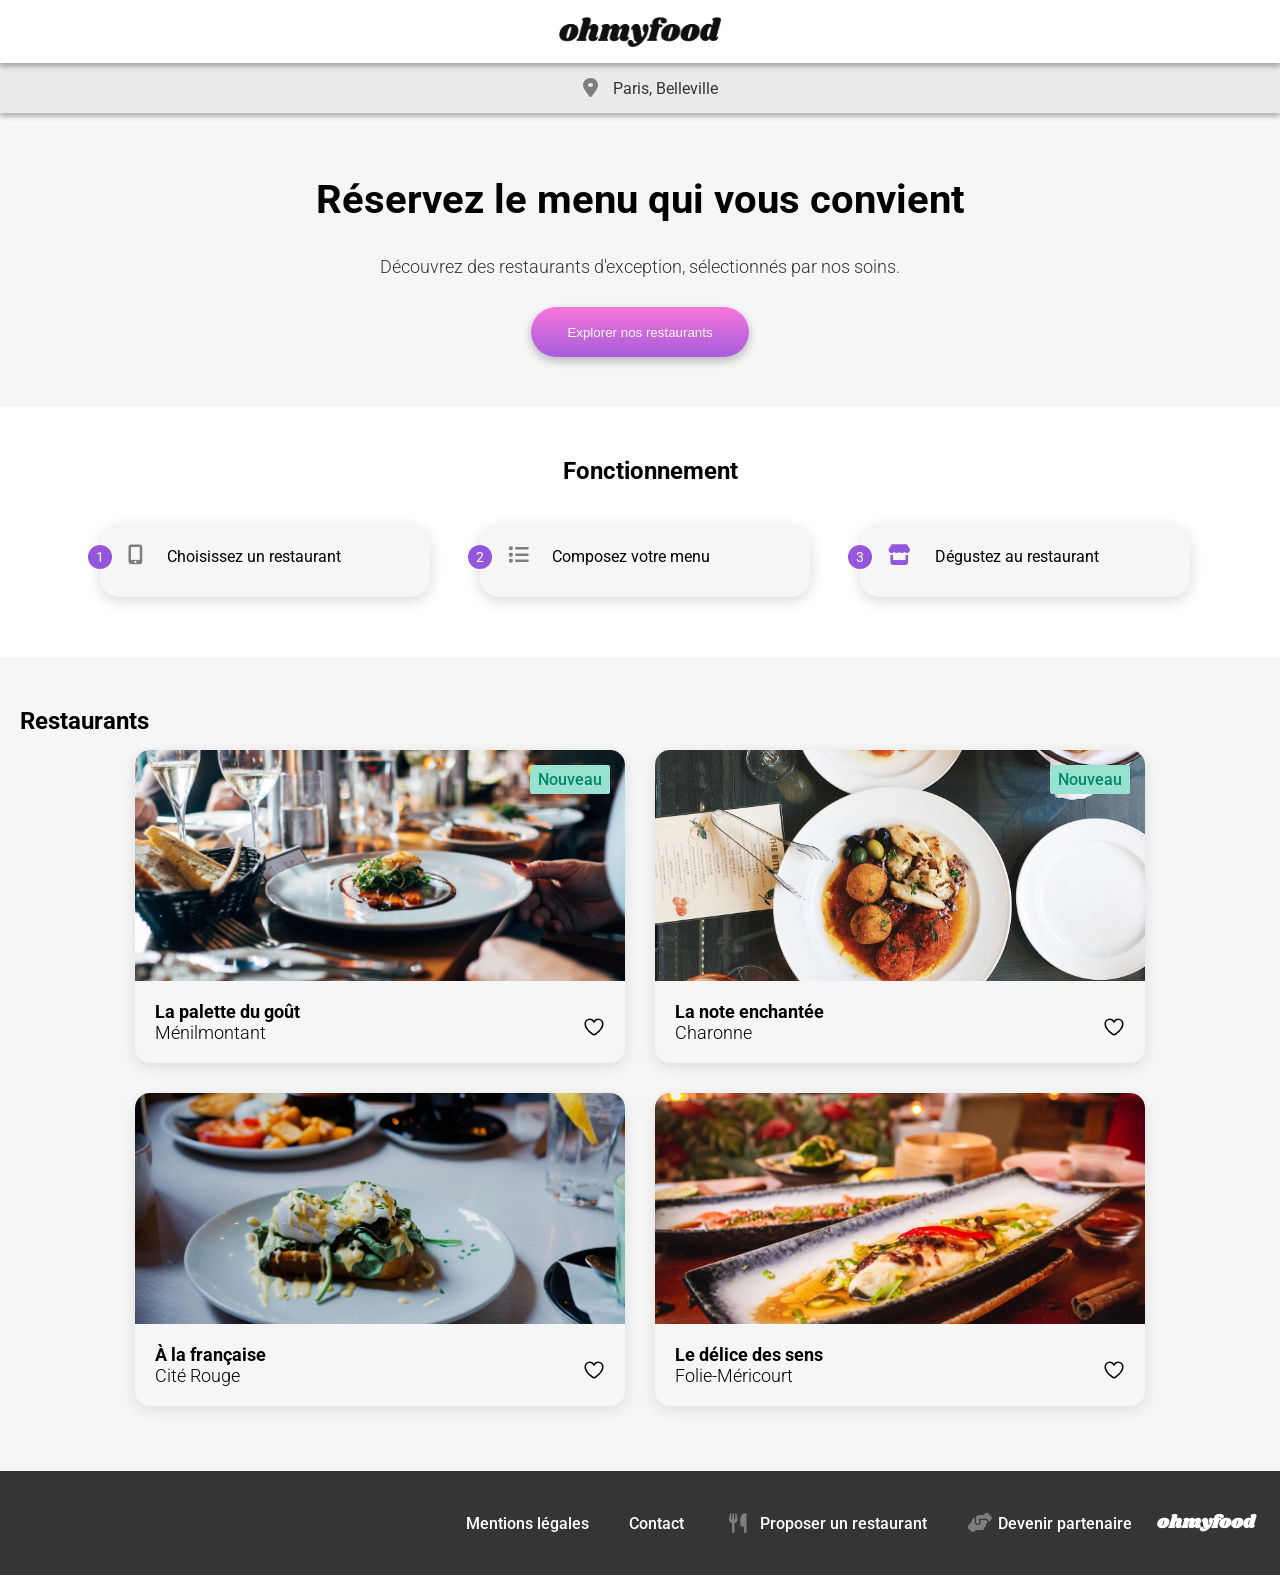
==== index.html @ 45d4744a "desktop almost done" ====
<!DOCTYPE html>
<html lang="fr">
  <head>
    <meta charset="UTF-8" />
    <meta name="viewport" content="width=device-width, initial-scale=1.0" />
    <meta name="description" content="Commandez votre repas gastronomique en ligne." />
    <title>Oh My Food</title>
    <link rel="stylesheet" href="css/main.css" />
    <link rel="stylesheet" href="https://cdnjs.cloudflare.com/ajax/libs/font-awesome/6.6.0/css/all.min.css"/>

  </head>

  <body>
    <header>
      <div class="logo"><img src="/assets/images/logo/ohmyfood.png" alt="Logo Oh My Food" /></div>
      <div class="localisation"> <i class="fa-solid fa-location-dot"></i>Paris, Belleville</div>
    </header>

    <main>
      <section class="intro-section">
        <h1>Réservez le menu qui vous convient</h1>
        <p>Découvrez des restaurants d'exception, sélectionnés par nos soins.</p>
        <button>Explorer nos restaurants</button>
      </section>

      <section class="operation-section">
        <h2>Fonctionnement</h2>
        <div class="operation_cards-container">
          <div class="operation_cards">
            <span class="operation-num">1</span>
            <i class="fa-solid fa-mobile-screen-button"></i>
            Choisissez un restaurant
          </div>
          <div class="operation_cards">
            <span class="operation-num">2</span>
            <i class="fa-solid fa-list"></i>
            Composez votre menu
          </div>
          <div class="operation_cards">
            <span class="operation-num">3</span>
            <i class="fa-solid fa-store i-primary"></i>
            Dégustez au restaurant
          </div>
        </div>
      </section>

      <section class="restaurants-section">
        <h2>Restaurants</h2>
        <div class="restaurants_cards-1">
          <div class="restaurants_cards">
            <img src="/assets/images/restaurants/la-palette-du-goût.jpg" alt="La Palette du goût" />
            <h3>La palette du goût</h3>
            <span class="new-restaurant">Nouveau</span>
            <p>Ménilmontant</p>
            <svg xmlns="http://www.w3.org/2000/svg" viewBox="0 0 640 640"><path d="M305 151.1L320 171.8L335 151.1C360 116.5 400.2 96 442.9 96C516.4 96 576 155.6 576 229.1L576 231.7C576 343.9 436.1 474.2 363.1 529.9C350.7 539.3 335.5 544 320 544C304.5 544 289.2 539.4 276.9 529.9C203.9 474.2 64 343.9 64 231.7L64 229.1C64 155.6 123.6 96 197.1 96C239.8 96 280 116.5 305 151.1z"/></svg>
          </div>
          <div class="restaurants_cards">
            <img src="/assets/images/restaurants/la-note-enchantée.jpg" alt="La Note enchantée" />
            <h3>La note enchantée</h3>
            <span class="new-restaurant">Nouveau</span>
            <p>Charonne</p>
            <svg xmlns="http://www.w3.org/2000/svg" viewBox="0 0 640 640"><path d="M305 151.1L320 171.8L335 151.1C360 116.5 400.2 96 442.9 96C516.4 96 576 155.6 576 229.1L576 231.7C576 343.9 436.1 474.2 363.1 529.9C350.7 539.3 335.5 544 320 544C304.5 544 289.2 539.4 276.9 529.9C203.9 474.2 64 343.9 64 231.7L64 229.1C64 155.6 123.6 96 197.1 96C239.8 96 280 116.5 305 151.1z"/></svg>
          </div>
        </div>
        <div class="restaurants_cards-2">
          <div class="restaurants_cards">
            <img src="/assets/images/restaurants/à-la-française.jpg" alt="À la française" />
            <h3>À la française</h3>
            <p>Cité Rouge</p>
            <svg xmlns="http://www.w3.org/2000/svg" viewBox="0 0 640 640"><path d="M305 151.1L320 171.8L335 151.1C360 116.5 400.2 96 442.9 96C516.4 96 576 155.6 576 229.1L576 231.7C576 343.9 436.1 474.2 363.1 529.9C350.7 539.3 335.5 544 320 544C304.5 544 289.2 539.4 276.9 529.9C203.9 474.2 64 343.9 64 231.7L64 229.1C64 155.6 123.6 96 197.1 96C239.8 96 280 116.5 305 151.1z"/></svg>
          </div>
          <div class="restaurants_cards">
            <img src="/assets/images/restaurants/le-délice-des-sens.jpg" alt="Le délice des sens" />
            <h3>Le délice des sens</h3>
            <p>Folie-Méricourt</p>
            <svg xmlns="http://www.w3.org/2000/svg" viewBox="0 0 640 640"><path d="M305 151.1L320 171.8L335 151.1C360 116.5 400.2 96 442.9 96C516.4 96 576 155.6 576 229.1L576 231.7C576 343.9 436.1 474.2 363.1 529.9C350.7 539.3 335.5 544 320 544C304.5 544 289.2 539.4 276.9 529.9C203.9 474.2 64 343.9 64 231.7L64 229.1C64 155.6 123.6 96 197.1 96C239.8 96 280 116.5 305 151.1z"/></svg>
          </div>
        </div>
      </section>
    </main>

    <footer>
      <h2>ohmyfood</h2>
      <div class="footer-logo">
        <a href="#">
          <i class="fa-solid fa-utensils"></i>
          Proposer un restaurant
        </a>
        <a href="#">
          <i class="fa-solid fa-handshake-angle"></i>
          Devenir partenaire
        </a>
      </div>
      <div class="social-media">
        <a href="#">Mentions légales</a>
        <a href="#">Contact</a>
      </div>
    </footer>

  </body>

</html>
---- css/main.css ----
@import url("https://fonts.googleapis.com/css2?family=Roboto:ital,wght@0,100..900;1,100..900&family=Shrikhand&display=swap");
body {
  font-family: "Roboto", sans-serif;
  font-size: 16px;
  margin: 0;
  padding: 0;
}

h1 {
  font-family: "Roboto", sans-serif;
  font-size: 24px;
}

h2 {
  font-family: "Roboto", sans-serif;
  font-size: 18px;
  margin: 0;
  padding: 0;
}

h3 {
  font-size: 1.5rem;
  margin: 0;
  padding: 0;
}

p {
  margin: 0;
  padding: 0;
}

header {
  display: flex;
  flex-direction: column;
  align-items: center;
  height: 113px;
  background-color: white;
}

.logo {
  height: 63px;
  width: 100%;
  display: flex;
  align-items: center;
  justify-content: center;
  box-shadow: 0px 4px 4px 0px rgba(0, 0, 0, 0.2509803922);
  z-index: 1;
}

.logo img {
  width: 162px;
  height: 30px;
  margin: 14px;
}

.localisation {
  display: flex;
  align-items: center;
  justify-content: center;
  width: 100%;
  height: 50px;
  font-size: 16px;
  color: #353535;
  background-color: #EAEAEA;
  box-shadow: 0px 4px 4px 0px rgba(0, 0, 0, 0.2509803922);
}

.localisation p {
  font-weight: 500;
}

.localisation i {
  margin-right: 15px;
}

footer {
  background-color: #353535;
  color: white;
  padding: 22px 25px;
  display: flex;
  flex-direction: column;
  gap: 10px;
}
footer a {
  display: flex;
  align-items: center;
  justify-content: flex-start;
  text-decoration: none;
  color: white;
  font-weight: 500;
  cursor: pointer;
  gap: 0;
}
footer h2 {
  font-family: "Shrikhand", cursive;
  font-size: 18px;
  margin: 0;
  margin-bottom: 14px;
}
footer a i {
  margin-right: 20px;
  width: 11px;
  text-align: center;
}

.footer-logo, .social-media {
  margin: 0;
  padding: 0;
  display: flex;
  flex-direction: column;
}

@media screen and (min-width: 1024px) {
  footer {
    display: flex;
    flex-direction: row-reverse;
    gap: 25px;
  }
  footer h2 {
    margin: 0;
    align-self: center;
  }
  .footer-logo {
    flex-direction: row;
    align-items: center;
    gap: 20px;
  }
  .social-media {
    flex-direction: row;
    align-items: center;
    gap: 40px;
  }
}
.restaurants_cards {
  display: flex;
  flex-direction: column;
  border-radius: 15px;
  box-shadow: 0px 4px 15px 0px rgba(0, 0, 0, 0.1);
  margin: 10px 15px;
  position: relative;
}
.restaurants_cards img {
  width: 100%;
  height: 231px;
  border-top-left-radius: 15px;
  border-top-right-radius: 15px;
  object-fit: cover;
}
.restaurants_cards h3 {
  font-weight: 700;
  margin: 20px 0 0 20px;
  font-size: 18px;
}
.restaurants_cards p {
  font-weight: 300;
  margin: 0 0 20px 20px;
  font-size: 18px;
}

.new-restaurant {
  position: absolute;
  z-index: 1;
  width: 80px;
  height: 29px;
  font-weight: 500;
  background-color: #99E2D0;
  color: #008766;
  top: 15px;
  right: 15px;
  display: flex;
  align-items: center;
  justify-content: center;
  border-radius: 2px;
}

.restaurants_cards svg {
  position: absolute;
  bottom: 25px;
  right: 20px;
  width: 22px;
  cursor: pointer;
  fill: transparent;
  stroke: black;
  stroke-width: 45;
  transition: all 0.3s ease;
}
.restaurants_cards svg:hover {
  animation: color-change-2x 2s reverse forwards;
}

@keyframes color-change-2x {
  0% {
    fill: #19dcea;
    stroke: #19dcea;
  }
  100% {
    fill: #b22cff;
    stroke: #b22cff;
  }
}
@media screen and (min-width: 1024px) {
  .restaurants_cards {
    width: 490px;
    margin: 15px;
  }
  .restaurants_cards-1, .restaurants_cards-2 {
    display: flex;
    justify-content: center;
  }
}
button {
  box-shadow: 0px 4px 10px 0px rgba(0, 0, 0, 0.2509803922);
  border: none;
  border-radius: 25px;
  width: 218px;
  height: 50px;
  background: linear-gradient(180deg, #FF79DA -11.44%, #9356DC 123.93%);
  color: white;
  font-weight: 500;
  margin-top: 30px;
  cursor: pointer;
  transition: all 0.3s ease;
}
button:hover {
  background: linear-gradient(180deg, #ff8ee3 -10%, #a56af5 120%);
  box-shadow: 0px 4px 15px 0px rgba(0, 0, 0, 0.3490196078);
}

.operation_cards {
  box-shadow: 0px 4px 15px 0px rgba(0, 0, 0, 0.1490196078);
  border-radius: 20px;
  width: 322px;
  height: 72px;
  margin: 10px 20px 10px 30px;
  background-color: #F6F6F6;
  padding-left: 8px;
  position: relative;
}
.operation_cards h2 {
  font-weight: 500;
}

.fa-solid {
  font-size: 20px;
  color: #7E7E7E;
  margin: 20px;
}

.i-primary {
  color: #9356DC;
}

.operation-num {
  position: absolute;
  font-size: 14px;
  color: white;
  background-color: #9356DC;
  border-radius: 50%;
  width: 24px;
  height: 24px;
  text-align: center;
  line-height: 24px;
  top: 20px;
  left: -12px;
}

@media screen and (min-width: 1024px) {
  .operation_cards-container {
    display: flex;
    justify-content: center;
  }
  .operation-section h2 {
    display: flex;
    justify-content: flex-start;
  }
}
.intro-section {
  display: flex;
  flex-direction: column;
  align-items: center;
  justify-content: center;
  text-align: center;
  background-color: #F6F6F6;
  padding: 30px 20px 50px 20px;
}

.intro-section p {
  font-weight: 300;
  font-size: 18px;
  color: #353535;
}

.operation-section {
  display: flex;
  flex-direction: column;
  margin-bottom: 50px;
}

.operation-section h2 {
  text-align: left;
  margin: 50px 0 30px 20px;
  font-size: 24px;
}

.restaurants-section {
  display: flex;
  flex-direction: column;
  background-color: #F6F6F6;
  padding-bottom: 50px;
}

.restaurants-section h2 {
  text-align: left;
  margin: 50px 0 0 20px;
  font-size: 24px;
}

@media screen and (min-width: 1024px) {
  .intro-section h1 {
    font-size: 40px;
  }
  .operation-section h2 {
    display: flex;
    justify-content: center;
  }
  .operation_cards_container {
    display: flex;
    flex-wrap: wrap;
    justify-content: center;
    align-items: center;
  }
  .restaurants-section h2 {
    display: flex;
  }
  .restaurants-section .restaurants_cards_container {
    display: flex;
    flex-direction: row;
  }
}

/*# sourceMappingURL=main.css.map */
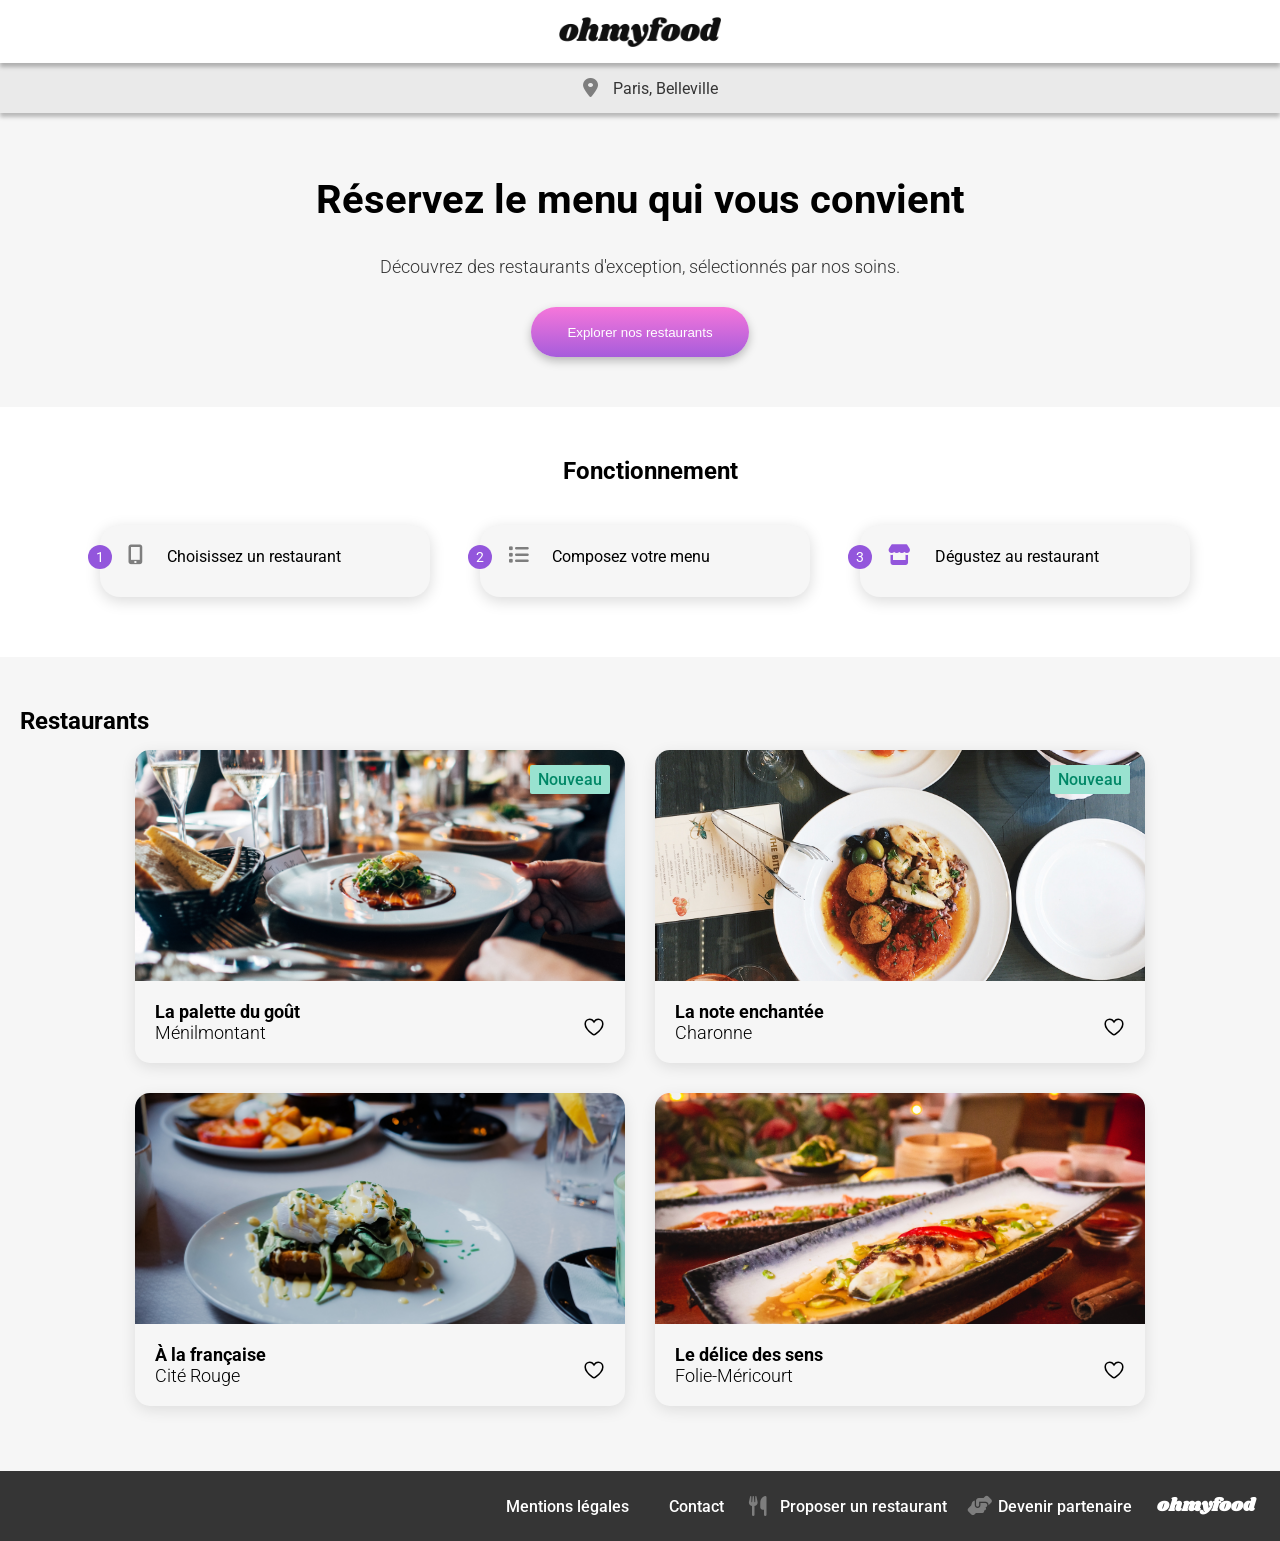
==== commit 204037b7: "new pages html" ====
--- a/index.html
+++ b/index.html
@@ -49,14 +49,14 @@
         <div class="restaurants_cards-1">
           <div class="restaurants_cards">
             <img src="/assets/images/restaurants/la-palette-du-goût.jpg" alt="La Palette du goût" />
-            <h3>La palette du goût</h3>
+            <h3><a href="la-palette-du-gout.html">La palette du goût</a></h3>
             <span class="new-restaurant">Nouveau</span>
             <p>Ménilmontant</p>
             <svg xmlns="http://www.w3.org/2000/svg" viewBox="0 0 640 640"><path d="M305 151.1L320 171.8L335 151.1C360 116.5 400.2 96 442.9 96C516.4 96 576 155.6 576 229.1L576 231.7C576 343.9 436.1 474.2 363.1 529.9C350.7 539.3 335.5 544 320 544C304.5 544 289.2 539.4 276.9 529.9C203.9 474.2 64 343.9 64 231.7L64 229.1C64 155.6 123.6 96 197.1 96C239.8 96 280 116.5 305 151.1z"/></svg>
           </div>
           <div class="restaurants_cards">
             <img src="/assets/images/restaurants/la-note-enchantée.jpg" alt="La Note enchantée" />
-            <h3>La note enchantée</h3>
+            <h3><a href="la-note-enchantee.html">La note enchantée</a></h3>
             <span class="new-restaurant">Nouveau</span>
             <p>Charonne</p>
             <svg xmlns="http://www.w3.org/2000/svg" viewBox="0 0 640 640"><path d="M305 151.1L320 171.8L335 151.1C360 116.5 400.2 96 442.9 96C516.4 96 576 155.6 576 229.1L576 231.7C576 343.9 436.1 474.2 363.1 529.9C350.7 539.3 335.5 544 320 544C304.5 544 289.2 539.4 276.9 529.9C203.9 474.2 64 343.9 64 231.7L64 229.1C64 155.6 123.6 96 197.1 96C239.8 96 280 116.5 305 151.1z"/></svg>
@@ -65,13 +65,13 @@
         <div class="restaurants_cards-2">
           <div class="restaurants_cards">
             <img src="/assets/images/restaurants/à-la-française.jpg" alt="À la française" />
-            <h3>À la française</h3>
+            <h3><a href="a-la-francaise.html">À la française</a></h3>
             <p>Cité Rouge</p>
             <svg xmlns="http://www.w3.org/2000/svg" viewBox="0 0 640 640"><path d="M305 151.1L320 171.8L335 151.1C360 116.5 400.2 96 442.9 96C516.4 96 576 155.6 576 229.1L576 231.7C576 343.9 436.1 474.2 363.1 529.9C350.7 539.3 335.5 544 320 544C304.5 544 289.2 539.4 276.9 529.9C203.9 474.2 64 343.9 64 231.7L64 229.1C64 155.6 123.6 96 197.1 96C239.8 96 280 116.5 305 151.1z"/></svg>
           </div>
           <div class="restaurants_cards">
             <img src="/assets/images/restaurants/le-délice-des-sens.jpg" alt="Le délice des sens" />
-            <h3>Le délice des sens</h3>
+            <h3><a href="le-delice-des-sens.html">Le délice des sens</a></h3>
             <p>Folie-Méricourt</p>
             <svg xmlns="http://www.w3.org/2000/svg" viewBox="0 0 640 640"><path d="M305 151.1L320 171.8L335 151.1C360 116.5 400.2 96 442.9 96C516.4 96 576 155.6 576 229.1L576 231.7C576 343.9 436.1 474.2 363.1 529.9C350.7 539.3 335.5 544 320 544C304.5 544 289.2 539.4 276.9 529.9C203.9 474.2 64 343.9 64 231.7L64 229.1C64 155.6 123.6 96 197.1 96C239.8 96 280 116.5 305 151.1z"/></svg>
           </div>
--- a/css/main.css
+++ b/css/main.css
@@ -73,6 +73,14 @@
   margin-right: 15px;
 }
 
+.back-button {
+  position: absolute;
+  left: 20px;
+  font-size: 24px;
+  color: #353535;
+  cursor: pointer;
+}
+
 footer {
   background-color: #353535;
   color: white;
@@ -98,7 +106,7 @@
   margin-bottom: 14px;
 }
 footer a i {
-  margin-right: 20px;
+  margin: 0 20px 0 0 !important;
   width: 11px;
   text-align: center;
 }
@@ -150,6 +158,10 @@
   font-weight: 700;
   margin: 20px 0 0 20px;
   font-size: 18px;
+}
+.restaurants_cards h3 a {
+  text-decoration: none;
+  color: black;
 }
 .restaurants_cards p {
   font-weight: 300;
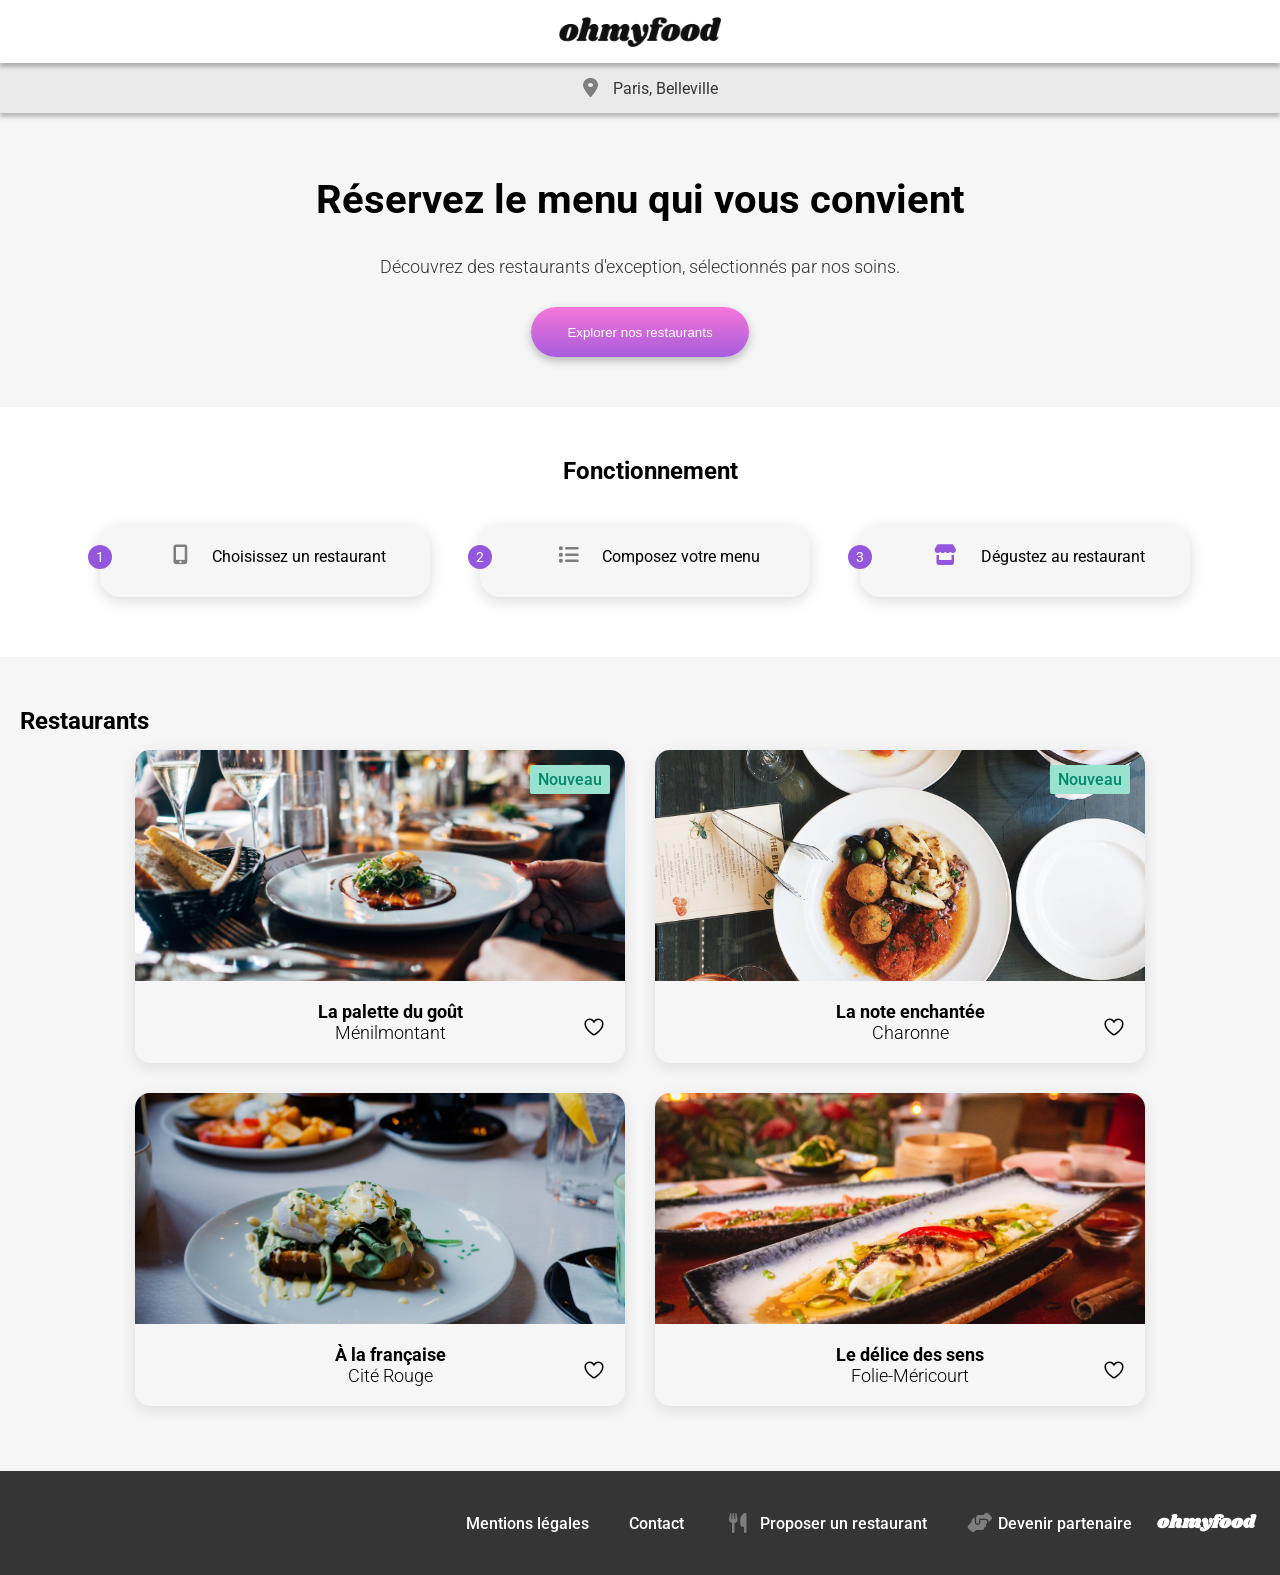
==== commit 227c68ec: "loader ok" ====
--- a/index.html
+++ b/index.html
@@ -11,6 +11,14 @@
   </head>
 
   <body>
+    <section class="loader">
+      <span class="loader-box">
+        <span class="loader-inner"></span>
+      </span>
+    </section>
+
+    <div class="main-content">
+
     <header>
       <div class="logo"><img src="/assets/images/logo/ohmyfood.png" alt="Logo Oh My Food" /></div>
       <div class="localisation"> <i class="fa-solid fa-location-dot"></i>Paris, Belleville</div>
@@ -49,14 +57,14 @@
         <div class="restaurants_cards-1">
           <div class="restaurants_cards">
             <img src="/assets/images/restaurants/la-palette-du-goût.jpg" alt="La Palette du goût" />
-            <h3><a href="la-palette-du-gout.html">La palette du goût</a></h3>
+            <h3>La palette du goût</h3>
             <span class="new-restaurant">Nouveau</span>
             <p>Ménilmontant</p>
             <svg xmlns="http://www.w3.org/2000/svg" viewBox="0 0 640 640"><path d="M305 151.1L320 171.8L335 151.1C360 116.5 400.2 96 442.9 96C516.4 96 576 155.6 576 229.1L576 231.7C576 343.9 436.1 474.2 363.1 529.9C350.7 539.3 335.5 544 320 544C304.5 544 289.2 539.4 276.9 529.9C203.9 474.2 64 343.9 64 231.7L64 229.1C64 155.6 123.6 96 197.1 96C239.8 96 280 116.5 305 151.1z"/></svg>
           </div>
           <div class="restaurants_cards">
             <img src="/assets/images/restaurants/la-note-enchantée.jpg" alt="La Note enchantée" />
-            <h3><a href="la-note-enchantee.html">La note enchantée</a></h3>
+            <h3>La note enchantée</h3>
             <span class="new-restaurant">Nouveau</span>
             <p>Charonne</p>
             <svg xmlns="http://www.w3.org/2000/svg" viewBox="0 0 640 640"><path d="M305 151.1L320 171.8L335 151.1C360 116.5 400.2 96 442.9 96C516.4 96 576 155.6 576 229.1L576 231.7C576 343.9 436.1 474.2 363.1 529.9C350.7 539.3 335.5 544 320 544C304.5 544 289.2 539.4 276.9 529.9C203.9 474.2 64 343.9 64 231.7L64 229.1C64 155.6 123.6 96 197.1 96C239.8 96 280 116.5 305 151.1z"/></svg>
@@ -65,13 +73,13 @@
         <div class="restaurants_cards-2">
           <div class="restaurants_cards">
             <img src="/assets/images/restaurants/à-la-française.jpg" alt="À la française" />
-            <h3><a href="a-la-francaise.html">À la française</a></h3>
+            <h3>À la française</h3>
             <p>Cité Rouge</p>
             <svg xmlns="http://www.w3.org/2000/svg" viewBox="0 0 640 640"><path d="M305 151.1L320 171.8L335 151.1C360 116.5 400.2 96 442.9 96C516.4 96 576 155.6 576 229.1L576 231.7C576 343.9 436.1 474.2 363.1 529.9C350.7 539.3 335.5 544 320 544C304.5 544 289.2 539.4 276.9 529.9C203.9 474.2 64 343.9 64 231.7L64 229.1C64 155.6 123.6 96 197.1 96C239.8 96 280 116.5 305 151.1z"/></svg>
           </div>
           <div class="restaurants_cards">
             <img src="/assets/images/restaurants/le-délice-des-sens.jpg" alt="Le délice des sens" />
-            <h3><a href="le-delice-des-sens.html">Le délice des sens</a></h3>
+            <h3>Le délice des sens</h3>
             <p>Folie-Méricourt</p>
             <svg xmlns="http://www.w3.org/2000/svg" viewBox="0 0 640 640"><path d="M305 151.1L320 171.8L335 151.1C360 116.5 400.2 96 442.9 96C516.4 96 576 155.6 576 229.1L576 231.7C576 343.9 436.1 474.2 363.1 529.9C350.7 539.3 335.5 544 320 544C304.5 544 289.2 539.4 276.9 529.9C203.9 474.2 64 343.9 64 231.7L64 229.1C64 155.6 123.6 96 197.1 96C239.8 96 280 116.5 305 151.1z"/></svg>
           </div>
@@ -97,6 +105,7 @@
       </div>
     </footer>
 
+    </div>
   </body>
 
 </html>
--- a/css/main.css
+++ b/css/main.css
@@ -73,14 +73,6 @@
   margin-right: 15px;
 }
 
-.back-button {
-  position: absolute;
-  left: 20px;
-  font-size: 24px;
-  color: #353535;
-  cursor: pointer;
-}
-
 footer {
   background-color: #353535;
   color: white;
@@ -106,7 +98,7 @@
   margin-bottom: 14px;
 }
 footer a i {
-  margin: 0 20px 0 0 !important;
+  margin-right: 20px;
   width: 11px;
   text-align: center;
 }
@@ -158,10 +150,6 @@
   font-weight: 700;
   margin: 20px 0 0 20px;
   font-size: 18px;
-}
-.restaurants_cards h3 a {
-  text-decoration: none;
-  color: black;
 }
 .restaurants_cards p {
   font-weight: 300;
@@ -349,5 +337,114 @@
     flex-direction: row;
   }
 }
+body, html {
+  height: 100%;
+  margin: 0;
+  padding: 0;
+}
+
+body {
+  text-align: center;
+}
+
+.loader-box {
+  display: inline-block;
+  width: 50px;
+  height: 50px;
+  position: relative;
+  border: 4px solid #9356DC;
+  animation: loader 2s infinite ease;
+}
+
+.loader-inner {
+  vertical-align: top;
+  display: inline-block;
+  width: 100%;
+  background-color: #9356DC;
+  animation: loader-inner 2s infinite ease-in;
+}
+
+.main-content {
+  opacity: 0;
+  visibility: hidden;
+  transition: opacity 0.6s ease;
+}
+.main-content.visible {
+  opacity: 1;
+  visibility: visible;
+}
+
+@keyframes loader {
+  0% {
+    transform: rotate(0deg);
+  }
+  25% {
+    transform: rotate(180deg);
+  }
+  50% {
+    transform: rotate(180deg);
+  }
+  75% {
+    transform: rotate(360deg);
+  }
+  100% {
+    transform: rotate(360deg);
+  }
+}
+@keyframes loader-inner {
+  0% {
+    height: 0%;
+  }
+  25% {
+    height: 0%;
+  }
+  50% {
+    height: 100%;
+  }
+  75% {
+    height: 100%;
+  }
+  100% {
+    height: 0%;
+  }
+}
+section.loader {
+  position: fixed;
+  inset: 0;
+  display: flex;
+  justify-content: center;
+  align-items: center;
+  background-color: transparent;
+  z-index: 1000;
+  animation: hideLoader 6s forwards;
+}
+
+@keyframes hideLoader {
+  0% {
+    opacity: 1;
+    visibility: visible;
+  }
+  99% {
+    opacity: 1;
+    visibility: visible;
+  }
+  100% {
+    opacity: 0;
+    visibility: hidden;
+  }
+}
+.main-content {
+  opacity: 0;
+  visibility: hidden;
+  transition: opacity 0.6s ease;
+  animation: showContent 0.6s 6s forwards;
+}
+
+@keyframes showContent {
+  to {
+    opacity: 1;
+    visibility: visible;
+  }
+}
 
 /*# sourceMappingURL=main.css.map */
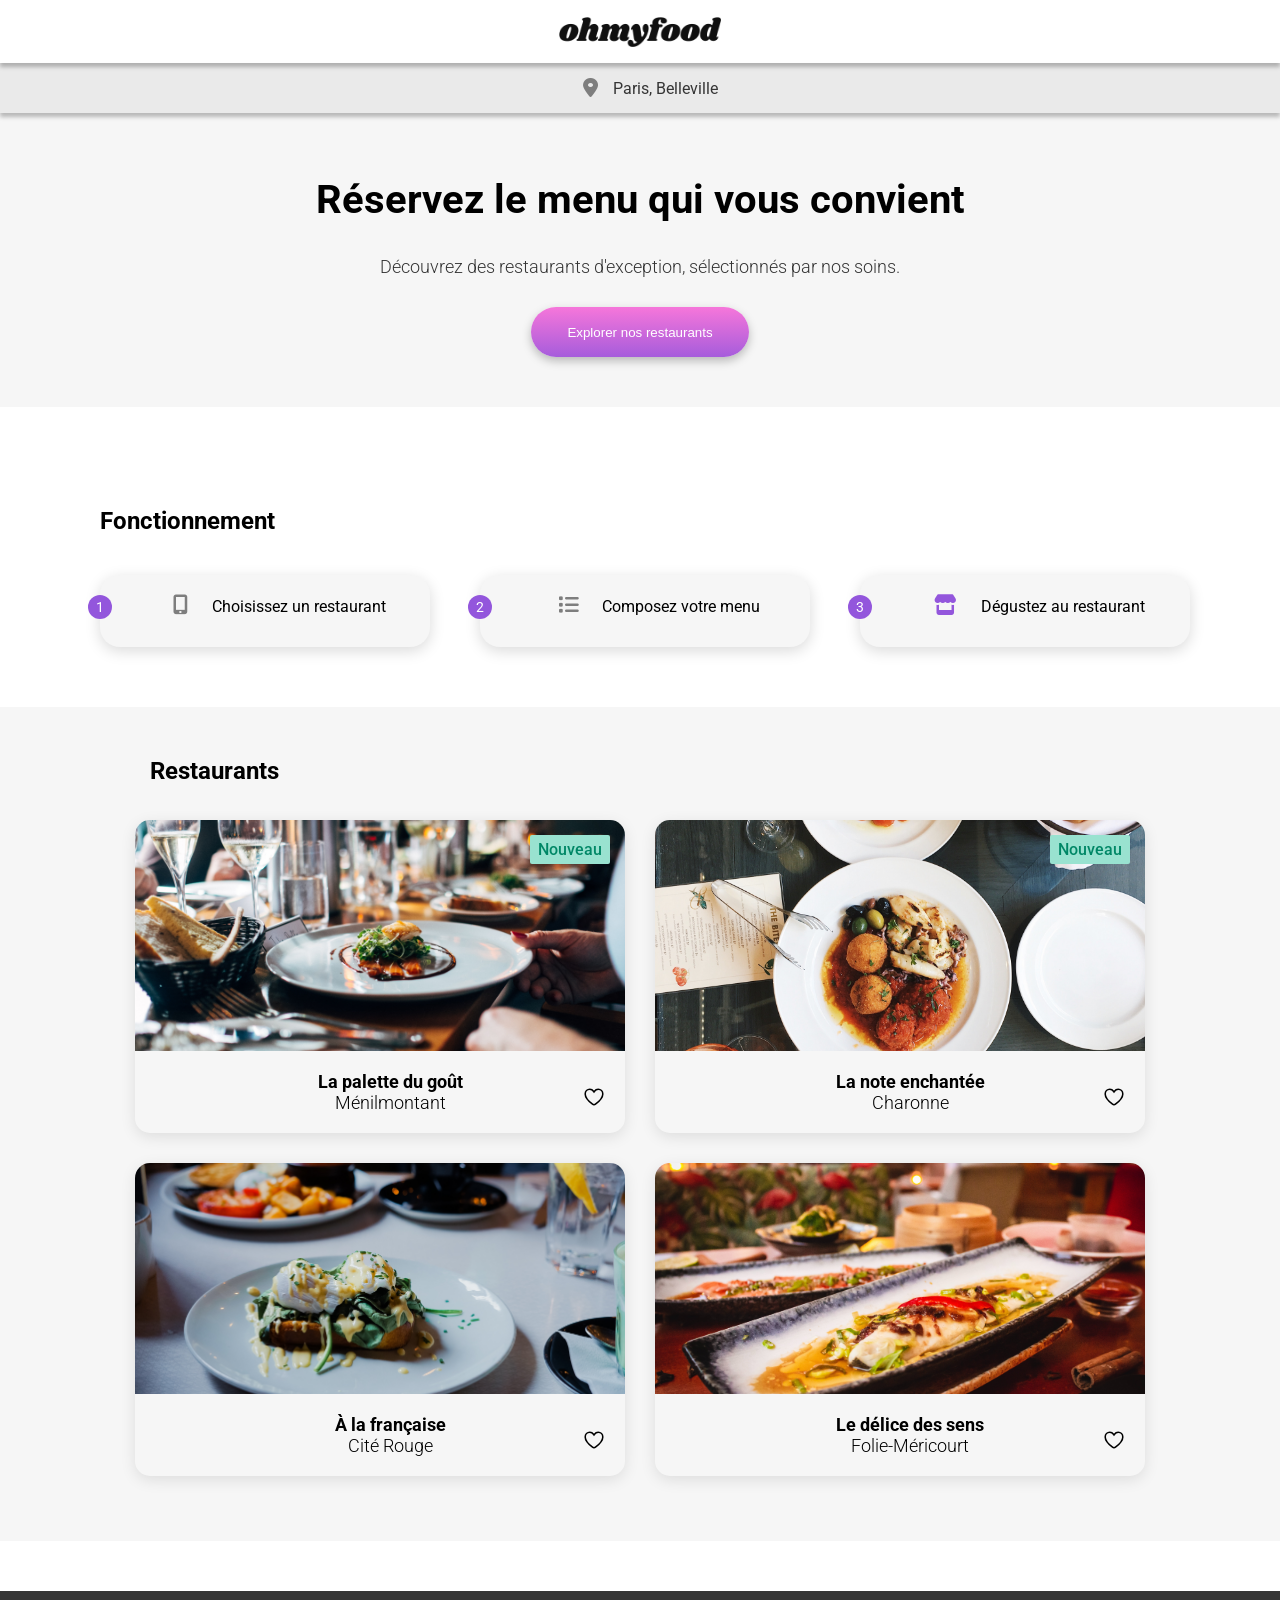
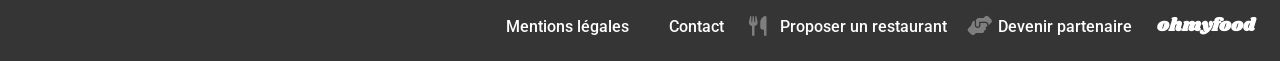
==== commit f2500a73: "Merge branch 'main' into page-unique-html" ====
--- a/index.html
+++ b/index.html
@@ -57,14 +57,14 @@
         <div class="restaurants_cards-1">
           <div class="restaurants_cards">
             <img src="/assets/images/restaurants/la-palette-du-goût.jpg" alt="La Palette du goût" />
-            <h3>La palette du goût</h3>
+            <h3><a href="la-palette-du-gout.html">La palette du goût</a></h3>
             <span class="new-restaurant">Nouveau</span>
             <p>Ménilmontant</p>
             <svg xmlns="http://www.w3.org/2000/svg" viewBox="0 0 640 640"><path d="M305 151.1L320 171.8L335 151.1C360 116.5 400.2 96 442.9 96C516.4 96 576 155.6 576 229.1L576 231.7C576 343.9 436.1 474.2 363.1 529.9C350.7 539.3 335.5 544 320 544C304.5 544 289.2 539.4 276.9 529.9C203.9 474.2 64 343.9 64 231.7L64 229.1C64 155.6 123.6 96 197.1 96C239.8 96 280 116.5 305 151.1z"/></svg>
           </div>
           <div class="restaurants_cards">
             <img src="/assets/images/restaurants/la-note-enchantée.jpg" alt="La Note enchantée" />
-            <h3>La note enchantée</h3>
+            <h3><a href="la-note-enchantee.html">La note enchantée</a></h3>
             <span class="new-restaurant">Nouveau</span>
             <p>Charonne</p>
             <svg xmlns="http://www.w3.org/2000/svg" viewBox="0 0 640 640"><path d="M305 151.1L320 171.8L335 151.1C360 116.5 400.2 96 442.9 96C516.4 96 576 155.6 576 229.1L576 231.7C576 343.9 436.1 474.2 363.1 529.9C350.7 539.3 335.5 544 320 544C304.5 544 289.2 539.4 276.9 529.9C203.9 474.2 64 343.9 64 231.7L64 229.1C64 155.6 123.6 96 197.1 96C239.8 96 280 116.5 305 151.1z"/></svg>
@@ -73,13 +73,13 @@
         <div class="restaurants_cards-2">
           <div class="restaurants_cards">
             <img src="/assets/images/restaurants/à-la-française.jpg" alt="À la française" />
-            <h3>À la française</h3>
+            <h3><a href="a-la-francaise.html">À la française</a></h3>
             <p>Cité Rouge</p>
             <svg xmlns="http://www.w3.org/2000/svg" viewBox="0 0 640 640"><path d="M305 151.1L320 171.8L335 151.1C360 116.5 400.2 96 442.9 96C516.4 96 576 155.6 576 229.1L576 231.7C576 343.9 436.1 474.2 363.1 529.9C350.7 539.3 335.5 544 320 544C304.5 544 289.2 539.4 276.9 529.9C203.9 474.2 64 343.9 64 231.7L64 229.1C64 155.6 123.6 96 197.1 96C239.8 96 280 116.5 305 151.1z"/></svg>
           </div>
           <div class="restaurants_cards">
             <img src="/assets/images/restaurants/le-délice-des-sens.jpg" alt="Le délice des sens" />
-            <h3>Le délice des sens</h3>
+            <h3><a href="le-delice-des-sens.html">Le délice des sens</a></h3>
             <p>Folie-Méricourt</p>
             <svg xmlns="http://www.w3.org/2000/svg" viewBox="0 0 640 640"><path d="M305 151.1L320 171.8L335 151.1C360 116.5 400.2 96 442.9 96C516.4 96 576 155.6 576 229.1L576 231.7C576 343.9 436.1 474.2 363.1 529.9C350.7 539.3 335.5 544 320 544C304.5 544 289.2 539.4 276.9 529.9C203.9 474.2 64 343.9 64 231.7L64 229.1C64 155.6 123.6 96 197.1 96C239.8 96 280 116.5 305 151.1z"/></svg>
           </div>
--- a/css/main.css
+++ b/css/main.css
@@ -73,6 +73,14 @@
   margin-right: 15px;
 }
 
+.back-button {
+  position: absolute;
+  left: 20px;
+  font-size: 24px;
+  color: #353535;
+  cursor: pointer;
+}
+
 footer {
   background-color: #353535;
   color: white;
@@ -98,7 +106,7 @@
   margin-bottom: 14px;
 }
 footer a i {
-  margin-right: 20px;
+  margin: 0 20px 0 0 !important;
   width: 11px;
   text-align: center;
 }
@@ -150,6 +158,10 @@
   font-weight: 700;
   margin: 20px 0 0 20px;
   font-size: 18px;
+}
+.restaurants_cards h3 a {
+  text-decoration: none;
+  color: black;
 }
 .restaurants_cards p {
   font-weight: 300;
@@ -311,8 +323,14 @@
 
 .restaurants-section h2 {
   text-align: left;
-  margin: 50px 0 0 20px;
+  margin: 50px 0 20px 20px;
   font-size: 24px;
+}
+
+.operation-section,
+.restaurants-section {
+  max-width: 1400px;
+  margin: 50px auto;
 }
 
 @media screen and (min-width: 1024px) {
@@ -321,7 +339,8 @@
   }
   .operation-section h2 {
     display: flex;
-    justify-content: center;
+    justify-content: flex-start;
+    margin-left: 100px;
   }
   .operation_cards_container {
     display: flex;
@@ -331,6 +350,8 @@
   }
   .restaurants-section h2 {
     display: flex;
+    justify-content: flex-start;
+    margin-left: 150px;
   }
   .restaurants-section .restaurants_cards_container {
     display: flex;
@@ -416,7 +437,7 @@
   align-items: center;
   background-color: transparent;
   z-index: 1000;
-  animation: hideLoader 6s forwards;
+  animation: hideLoader 3s forwards;
 }
 
 @keyframes hideLoader {
@@ -437,7 +458,7 @@
   opacity: 0;
   visibility: hidden;
   transition: opacity 0.6s ease;
-  animation: showContent 0.6s 6s forwards;
+  animation: showContent 0.6s 3s forwards;
 }
 
 @keyframes showContent {
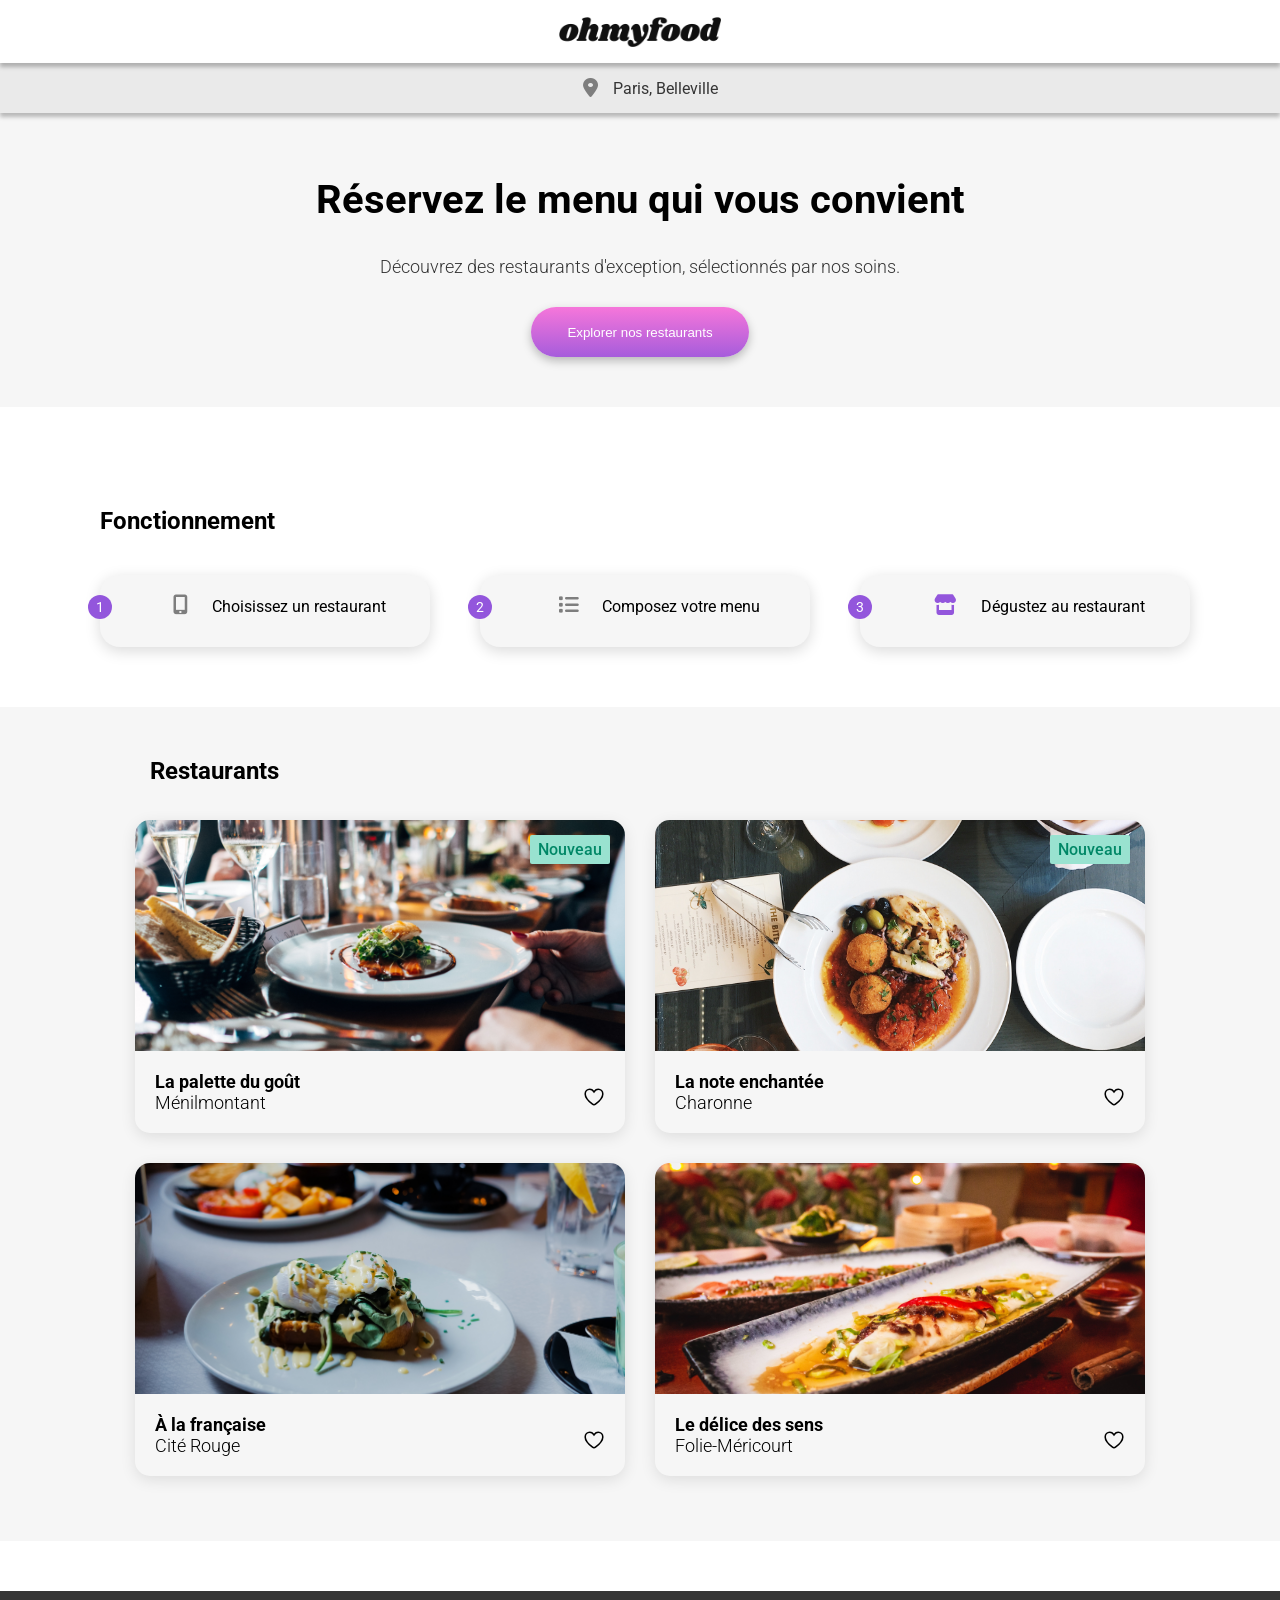
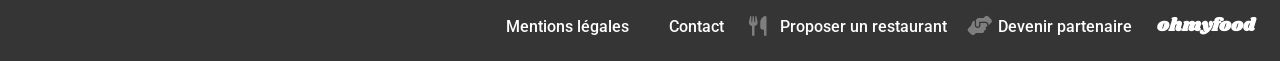
==== commit 9588a273: "fix error" ====
--- a/index.html
+++ b/index.html
@@ -20,8 +20,12 @@
     <div class="main-content">
 
     <header>
-      <div class="logo"><img src="/assets/images/logo/ohmyfood.png" alt="Logo Oh My Food" /></div>
-      <div class="localisation"> <i class="fa-solid fa-location-dot"></i>Paris, Belleville</div>
+      <div class="logo">
+        <img src="/assets/images/logo/ohmyfood.png" alt="Logo Oh My Food" />
+      </div>
+      <div class="localisation">
+        <i class="fa-solid fa-location-dot"></i>Paris, Belleville
+      </div>
     </header>
 
     <main>
--- a/css/main.css
+++ b/css/main.css
@@ -33,7 +33,6 @@
   display: flex;
   flex-direction: column;
   align-items: center;
-  height: 113px;
   background-color: white;
 }
 
@@ -155,6 +154,9 @@
   object-fit: cover;
 }
 .restaurants_cards h3 {
+  display: flex;
+  align-items: center;
+  justify-content: flex-start;
   font-weight: 700;
   margin: 20px 0 0 20px;
   font-size: 18px;
@@ -164,6 +166,9 @@
   color: black;
 }
 .restaurants_cards p {
+  display: flex;
+  align-items: center;
+  justify-content: flex-start;
   font-weight: 300;
   margin: 0 0 20px 20px;
   font-size: 18px;
@@ -358,6 +363,73 @@
     flex-direction: row;
   }
 }
+.main-menu {
+  max-width: 1200px;
+  margin: 0 auto;
+  padding: 0 0 40px 0;
+  background-color: #F6F6F6;
+}
+.main-menu img {
+  width: 100%;
+  position: relative;
+  z-index: 0;
+  display: block;
+}
+.main-menu h2 {
+  font-weight: 300;
+  text-transform: uppercase;
+  display: flex;
+  align-items: center;
+  justify-content: flex-start;
+  padding: 20px 0 0 20px;
+}
+
+hr {
+  border: none;
+  border-top: 3px solid #99E2D0;
+  width: 40px;
+  margin: 5px 0 0 20px;
+}
+
+.restaurant-title {
+  display: flex;
+  align-items: center;
+  justify-content: space-between;
+  gap: 10px;
+  background-color: #F6F6F6;
+  margin-top: -40px;
+  padding: 30px 20px 0 20px;
+  position: relative;
+  z-index: 2;
+  border-top-left-radius: 40px;
+  border-top-right-radius: 40px;
+}
+.restaurant-title h1 {
+  font-family: "Shrikhand", cursive;
+  margin: 0;
+}
+.restaurant-title svg {
+  width: 22px;
+  cursor: pointer;
+  fill: transparent;
+  stroke: black;
+  stroke-width: 45;
+  transition: all 0.3s ease;
+}
+.restaurant-title svg:hover {
+  animation: color-change-2x 2s reverse forwards;
+}
+@keyframes color-change-2x {
+  0% {
+    fill: #19dcea;
+    stroke: #19dcea;
+  }
+  100% {
+    fill: #b22cff;
+    stroke: #b22cff;
+  }
+}
+
 body, html {
   height: 100%;
   margin: 0;
@@ -467,5 +539,134 @@
     visibility: visible;
   }
 }
+.menu_cards {
+  box-shadow: 0px 4px 15px 0px rgba(0, 0, 0, 0.1490196078);
+  border-radius: 20px;
+  height: 72px;
+  margin: 15px;
+  background-color: white;
+  position: relative;
+  display: flex;
+  align-items: center;
+  min-width: 0;
+  overflow: hidden;
+  padding: 0 0 0 15px;
+  opacity: 0;
+  transform: translateY(20px);
+  animation: fadeSlideIn 0.6s ease forwards;
+}
+.menu_cards:hover .menu-info {
+  width: calc(100% - 0px);
+}
+.menu_cards:hover .circle-check {
+  transform: translateX(0);
+}
+.menu_cards:hover .price {
+  margin-right: 70px;
+}
+
+.menu-info {
+  display: flex;
+  align-items: center;
+  width: 100%;
+}
+
+.menu_cards:nth-child(1) {
+  animation-delay: 0.1s;
+}
+
+.menu_cards:nth-child(2) {
+  animation-delay: 0.2s;
+}
+
+.menu_cards:nth-child(3) {
+  animation-delay: 0.3s;
+}
+
+.menu_cards:nth-child(4) {
+  animation-delay: 0.4s;
+}
+
+.menu_cards:nth-child(5) {
+  animation-delay: 0.5s;
+}
+
+.menu_cards:nth-child(6) {
+  animation-delay: 0.6s;
+}
+
+.menu_cards:nth-child(7) {
+  animation-delay: 0.7s;
+}
+
+.menu_cards:nth-child(8) {
+  animation-delay: 0.8s;
+}
+
+.menu_cards:nth-child(9) {
+  animation-delay: 0.9s;
+}
+
+@keyframes fadeSlideIn {
+  from {
+    opacity: 0;
+    transform: translateY(20px);
+  }
+  to {
+    opacity: 1;
+    transform: translateY(0);
+  }
+}
+.menu-text {
+  flex: 1 1 auto;
+  min-width: 0;
+  display: flex;
+  flex-direction: column;
+  align-items: flex-start;
+  padding-right: 12px;
+}
+.menu-text h3 {
+  font-weight: 500;
+  font-size: 18px;
+}
+.menu-text p {
+  font-weight: 300;
+  font-size: 15px;
+}
+.menu-text h3, .menu-text p {
+  white-space: nowrap;
+  overflow: hidden;
+  text-overflow: ellipsis;
+  margin: 0;
+}
+
+.price {
+  flex: 0 0 auto;
+  margin-left: auto;
+  margin-right: 10px;
+  font-weight: 700;
+  font-size: 15px;
+  z-index: 2;
+  transition: margin-right 0.35s ease;
+  white-space: nowrap;
+}
+
+.circle-check {
+  width: 60px;
+  height: 100%;
+  background-color: #99E2D0;
+  display: flex;
+  justify-content: center;
+  align-items: center;
+  transform: translateX(100%);
+  transition: transform 0.4s ease;
+  position: absolute;
+  right: 0;
+  top: 0;
+}
+.circle-check i {
+  color: white;
+  font-size: 20px;
+}
 
 /*# sourceMappingURL=main.css.map */
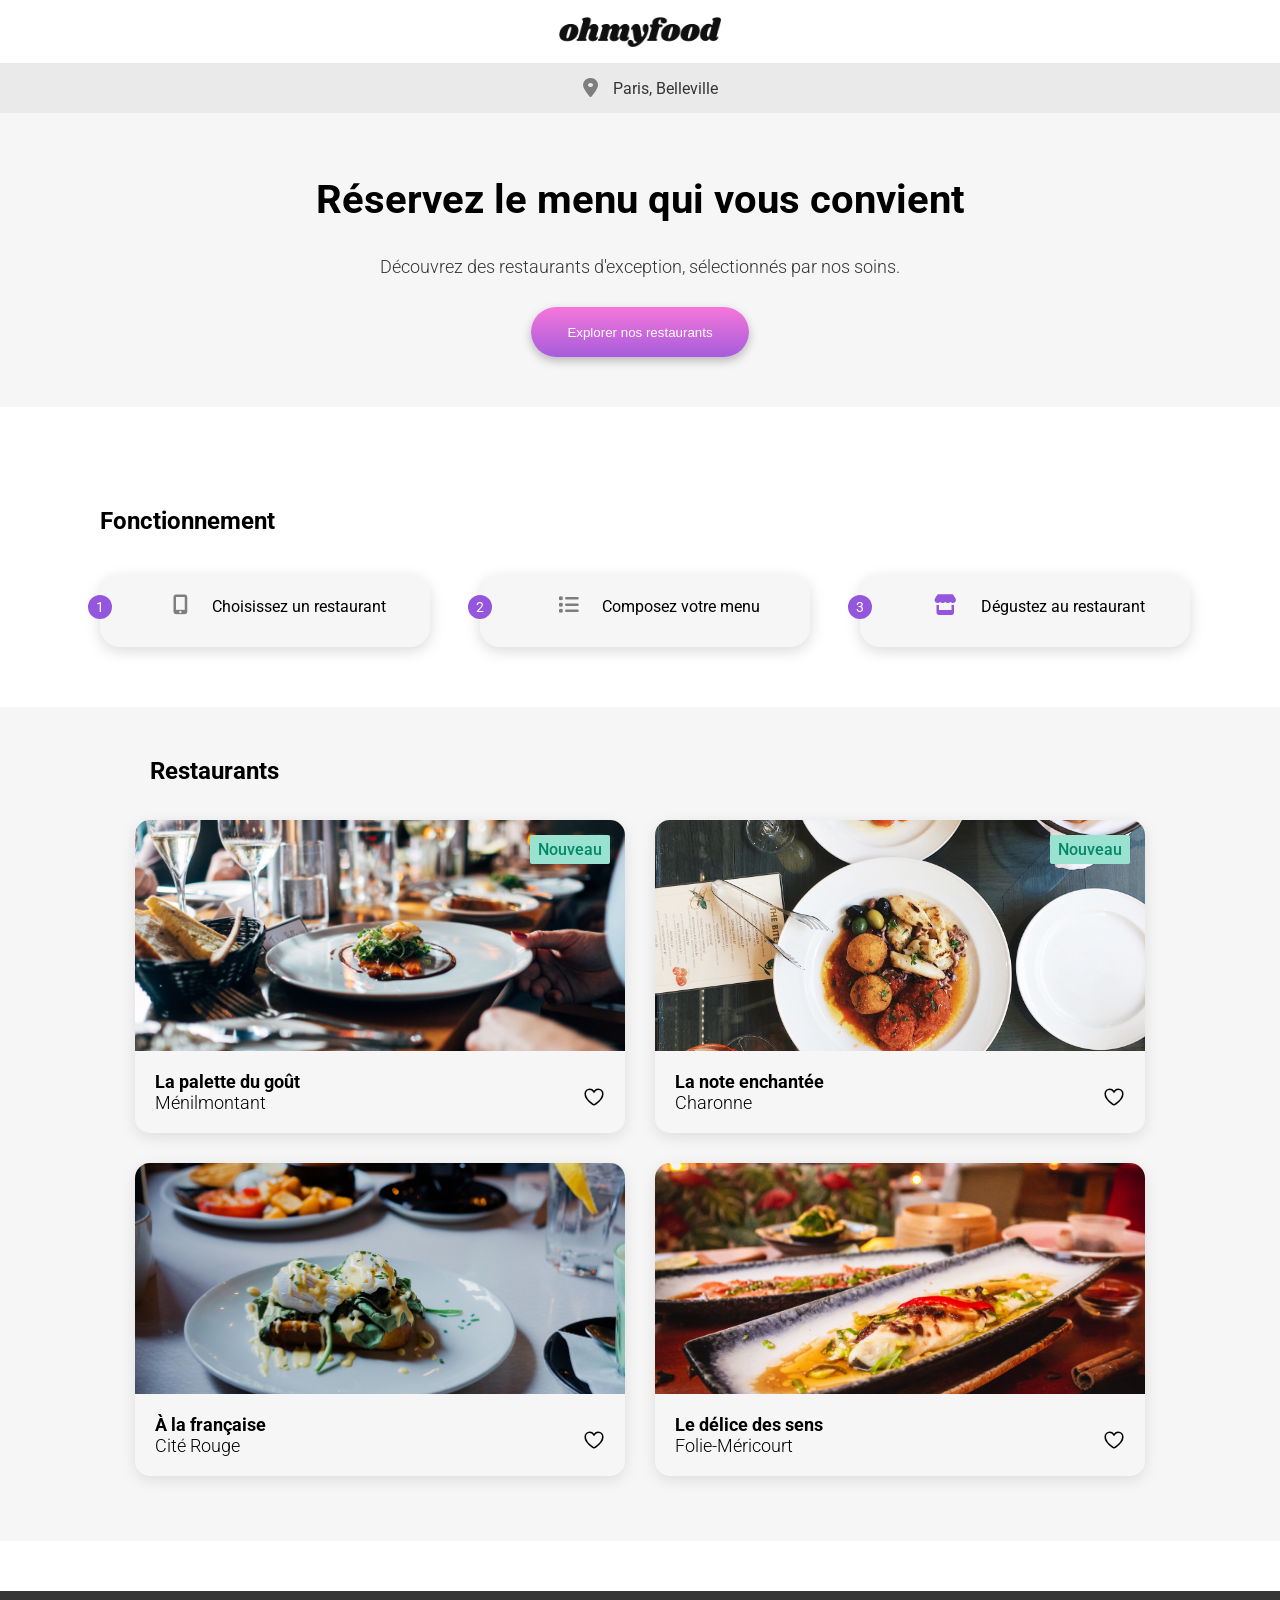
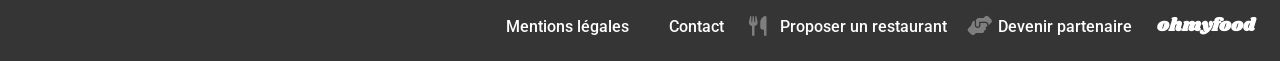
==== commit 86caa9de: "relative path" ====
--- a/index.html
+++ b/index.html
@@ -21,7 +21,7 @@
 
     <header>
       <div class="logo">
-        <img src="/assets/images/logo/ohmyfood.png" alt="Logo Oh My Food" />
+        <img src="./assets/images/logo/ohmyfood.png" alt="Logo Oh My Food" />
       </div>
       <div class="localisation">
         <i class="fa-solid fa-location-dot"></i>Paris, Belleville
@@ -60,14 +60,14 @@
         <h2>Restaurants</h2>
         <div class="restaurants_cards-1">
           <div class="restaurants_cards">
-            <img src="/assets/images/restaurants/la-palette-du-goût.jpg" alt="La Palette du goût" />
+            <img src="./assets/images/restaurants/la-palette-du-goût.jpg" alt="La Palette du goût" />
             <h3><a href="la-palette-du-gout.html">La palette du goût</a></h3>
             <span class="new-restaurant">Nouveau</span>
             <p>Ménilmontant</p>
             <svg xmlns="http://www.w3.org/2000/svg" viewBox="0 0 640 640"><path d="M305 151.1L320 171.8L335 151.1C360 116.5 400.2 96 442.9 96C516.4 96 576 155.6 576 229.1L576 231.7C576 343.9 436.1 474.2 363.1 529.9C350.7 539.3 335.5 544 320 544C304.5 544 289.2 539.4 276.9 529.9C203.9 474.2 64 343.9 64 231.7L64 229.1C64 155.6 123.6 96 197.1 96C239.8 96 280 116.5 305 151.1z"/></svg>
           </div>
           <div class="restaurants_cards">
-            <img src="/assets/images/restaurants/la-note-enchantée.jpg" alt="La Note enchantée" />
+            <img src="./assets/images/restaurants/la-note-enchantée.jpg" alt="La Note enchantée" />
             <h3><a href="la-note-enchantee.html">La note enchantée</a></h3>
             <span class="new-restaurant">Nouveau</span>
             <p>Charonne</p>
@@ -76,13 +76,13 @@
         </div>
         <div class="restaurants_cards-2">
           <div class="restaurants_cards">
-            <img src="/assets/images/restaurants/à-la-française.jpg" alt="À la française" />
+            <img src="./assets/images/restaurants/à-la-française.jpg" alt="À la française" />
             <h3><a href="a-la-francaise.html">À la française</a></h3>
             <p>Cité Rouge</p>
             <svg xmlns="http://www.w3.org/2000/svg" viewBox="0 0 640 640"><path d="M305 151.1L320 171.8L335 151.1C360 116.5 400.2 96 442.9 96C516.4 96 576 155.6 576 229.1L576 231.7C576 343.9 436.1 474.2 363.1 529.9C350.7 539.3 335.5 544 320 544C304.5 544 289.2 539.4 276.9 529.9C203.9 474.2 64 343.9 64 231.7L64 229.1C64 155.6 123.6 96 197.1 96C239.8 96 280 116.5 305 151.1z"/></svg>
           </div>
           <div class="restaurants_cards">
-            <img src="/assets/images/restaurants/le-délice-des-sens.jpg" alt="Le délice des sens" />
+            <img src="./assets/images/restaurants/le-délice-des-sens.jpg" alt="Le délice des sens" />
             <h3><a href="le-delice-des-sens.html">Le délice des sens</a></h3>
             <p>Folie-Méricourt</p>
             <svg xmlns="http://www.w3.org/2000/svg" viewBox="0 0 640 640"><path d="M305 151.1L320 171.8L335 151.1C360 116.5 400.2 96 442.9 96C516.4 96 576 155.6 576 229.1L576 231.7C576 343.9 436.1 474.2 363.1 529.9C350.7 539.3 335.5 544 320 544C304.5 544 289.2 539.4 276.9 529.9C203.9 474.2 64 343.9 64 231.7L64 229.1C64 155.6 123.6 96 197.1 96C239.8 96 280 116.5 305 151.1z"/></svg>
--- a/css/main.css
+++ b/css/main.css
@@ -363,44 +363,55 @@
     flex-direction: row;
   }
 }
+.nav {
+  position: relative;
+  z-index: 10;
+}
+
+.restaurant-header img {
+  width: 100%;
+  position: relative;
+  z-index: 0;
+  display: block;
+}
+
 .main-menu {
   max-width: 1200px;
   margin: 0 auto;
   padding: 0 0 40px 0;
   background-color: #F6F6F6;
 }
-.main-menu img {
-  width: 100%;
-  position: relative;
-  z-index: 0;
-  display: block;
-}
 .main-menu h2 {
   font-weight: 300;
   text-transform: uppercase;
   display: flex;
   align-items: center;
-  justify-content: flex-start;
+  text-align: left;
   padding: 20px 0 0 20px;
-}
-
-hr {
+  max-width: 635px;
+}
+.main-menu hr {
   border: none;
   border-top: 3px solid #99E2D0;
   width: 40px;
   margin: 5px 0 0 20px;
+  max-width: 635px;
+}
+
+header {
+  width: 100%;
+  display: block;
 }
 
 .restaurant-title {
   display: flex;
   align-items: center;
-  justify-content: space-between;
+  justify-content: flex-start;
   gap: 10px;
   background-color: #F6F6F6;
   margin-top: -40px;
   padding: 30px 20px 0 20px;
   position: relative;
-  z-index: 2;
   border-top-left-radius: 40px;
   border-top-right-radius: 40px;
 }
@@ -430,6 +441,49 @@
   }
 }
 
+@media (min-width: 1024px) {
+  .restaurant-header img {
+    width: 100%;
+    height: 382px;
+    object-fit: cover;
+    display: block;
+  }
+  .main-menu {
+    max-width: 1000px;
+    margin: 0 auto;
+  }
+  .restaurant-title {
+    justify-content: center;
+    position: relative;
+  }
+  .restaurant-title h1 {
+    text-align: center;
+    width: 100%;
+  }
+  .restaurant-title svg {
+    position: absolute;
+    right: 350px;
+    top: 70%;
+    transform: translateY(-50%);
+  }
+  .menu-section {
+    max-width: 635px;
+    margin: 50px auto;
+    padding: 0 15px;
+    box-sizing: border-box;
+  }
+  .menu-section h2 {
+    max-width: 100%;
+    margin: 20px 0 8px;
+    padding: 0;
+    text-align: left;
+  }
+  .menu-section hr {
+    max-width: 100%;
+    margin: 0 0 18px 0;
+    padding: 0;
+  }
+}
 body, html {
   height: 100%;
   margin: 0;
@@ -545,10 +599,8 @@
   height: 72px;
   margin: 15px;
   background-color: white;
-  position: relative;
-  display: flex;
-  align-items: center;
-  min-width: 0;
+  display: flex;
+  align-items: center;
   overflow: hidden;
   padding: 0 0 0 15px;
   opacity: 0;
@@ -556,13 +608,10 @@
   animation: fadeSlideIn 0.6s ease forwards;
 }
 .menu_cards:hover .menu-info {
-  width: calc(100% - 0px);
+  width: calc(100% - 60px);
 }
 .menu_cards:hover .circle-check {
   transform: translateX(0);
-}
-.menu_cards:hover .price {
-  margin-right: 70px;
 }
 
 .menu-info {
@@ -618,12 +667,13 @@
   }
 }
 .menu-text {
-  flex: 1 1 auto;
+  flex: 1;
   min-width: 0;
   display: flex;
   flex-direction: column;
   align-items: flex-start;
   padding-right: 12px;
+  width: auto;
 }
 .menu-text h3 {
   font-weight: 500;
@@ -637,18 +687,17 @@
   white-space: nowrap;
   overflow: hidden;
   text-overflow: ellipsis;
-  margin: 0;
+  text-align: left;
+  display: block;
+  width: 100%;
 }
 
 .price {
-  flex: 0 0 auto;
-  margin-left: auto;
   margin-right: 10px;
   font-weight: 700;
   font-size: 15px;
   z-index: 2;
-  transition: margin-right 0.35s ease;
-  white-space: nowrap;
+  transition: transform 0.4s ease;
 }
 
 .circle-check {
@@ -663,10 +712,19 @@
   position: absolute;
   right: 0;
   top: 0;
+  z-index: 3;
 }
 .circle-check i {
   color: white;
   font-size: 20px;
 }
 
+@media (min-width: 1024px) {
+  .menu_cards {
+    max-width: 635px;
+    width: 100%;
+    margin: 20px auto;
+  }
+}
+
 /*# sourceMappingURL=main.css.map */
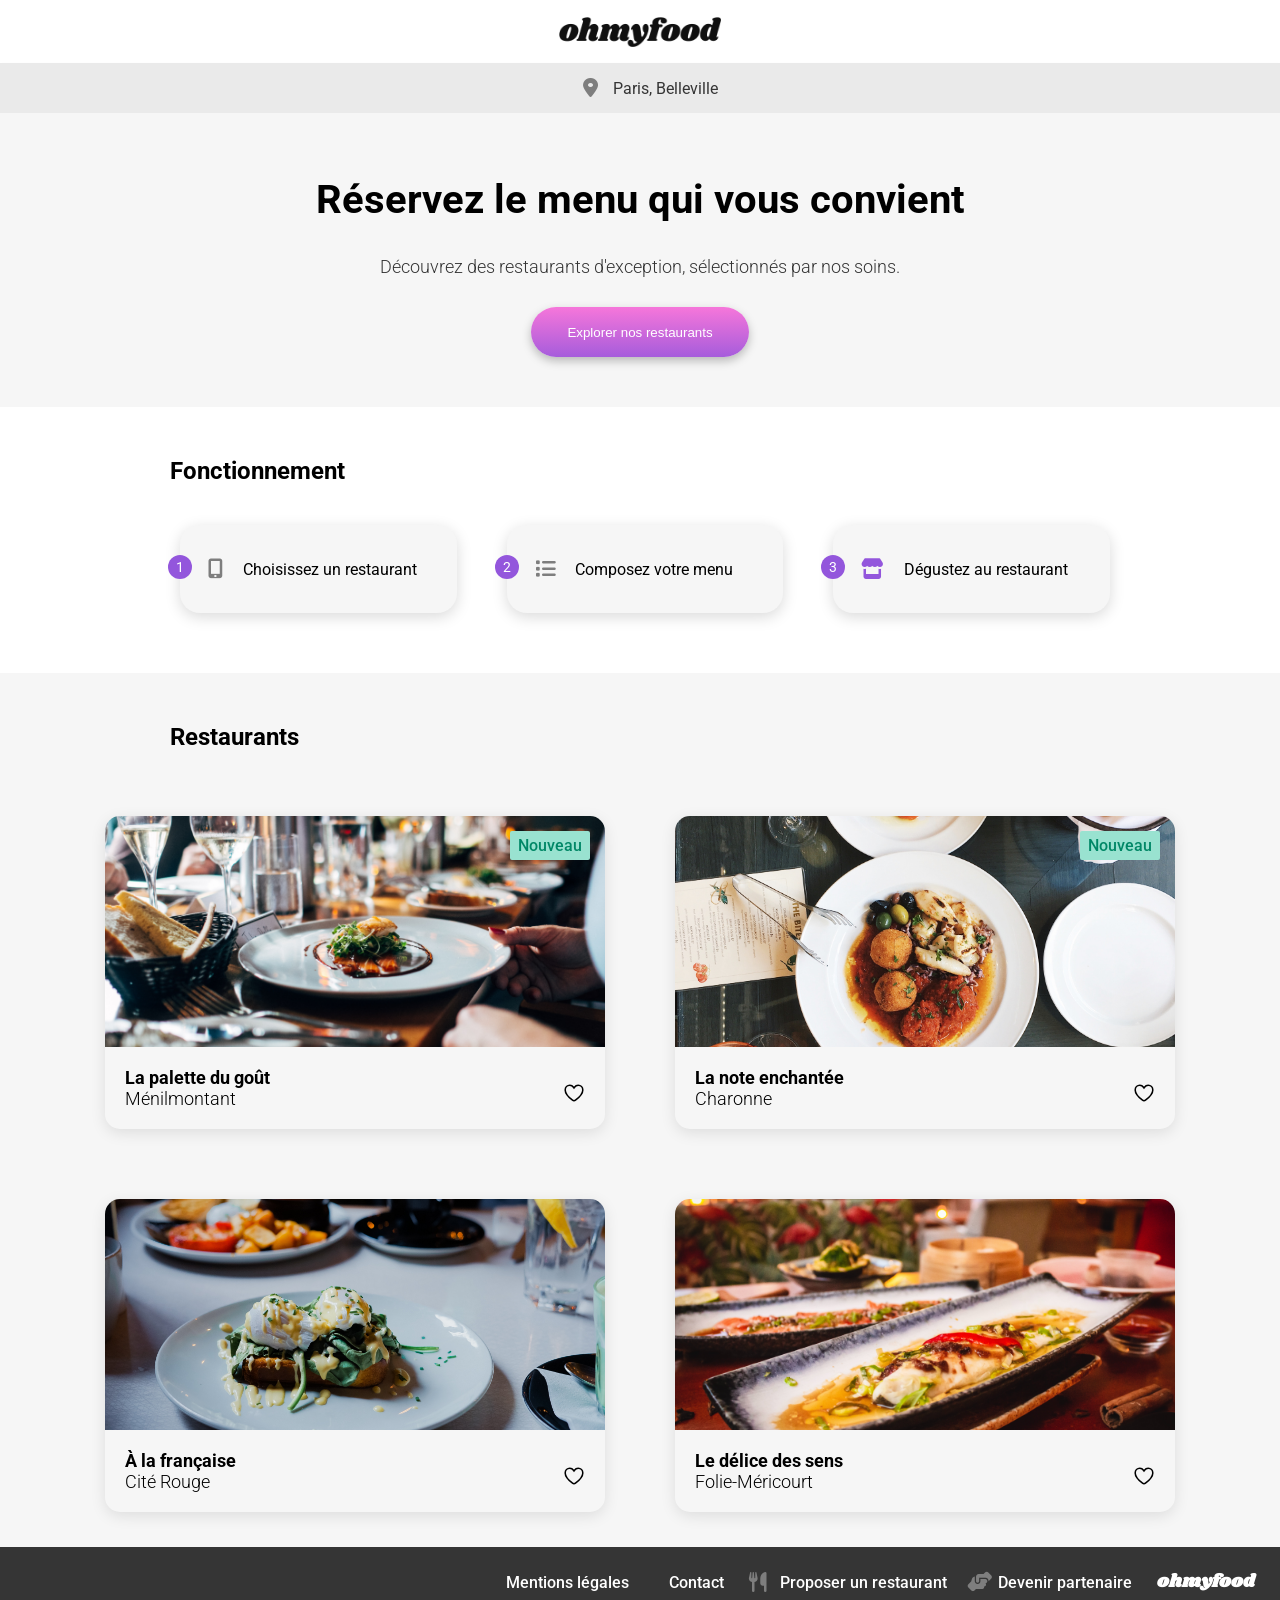
==== commit 0116c023: "fine tuning raté" ====
--- a/index.html
+++ b/index.html
@@ -11,6 +11,9 @@
   </head>
 
   <body>
+
+    <!---LOADER --->
+
     <section class="loader">
       <span class="loader-box">
         <span class="loader-inner"></span>
@@ -18,6 +21,8 @@
     </section>
 
     <div class="main-content">
+
+    <!--- HEADER --->
 
     <header>
       <div class="logo">
@@ -29,11 +34,16 @@
     </header>
 
     <main>
+
+      <!--- INTRO SECTION --->
+
       <section class="intro-section">
         <h1>Réservez le menu qui vous convient</h1>
         <p>Découvrez des restaurants d'exception, sélectionnés par nos soins.</p>
         <button>Explorer nos restaurants</button>
       </section>
+
+      <!--- OPERATION SECTION --->
 
       <section class="operation-section">
         <h2>Fonctionnement</h2>
@@ -56,40 +66,54 @@
         </div>
       </section>
 
+      <!--- RESTAURANTS SECTION --->
+
       <section class="restaurants-section">
         <h2>Restaurants</h2>
+
         <div class="restaurants_cards-1">
-          <div class="restaurants_cards">
-            <img src="./assets/images/restaurants/la-palette-du-goût.jpg" alt="La Palette du goût" />
-            <h3><a href="la-palette-du-gout.html">La palette du goût</a></h3>
-            <span class="new-restaurant">Nouveau</span>
-            <p>Ménilmontant</p>
-            <svg xmlns="http://www.w3.org/2000/svg" viewBox="0 0 640 640"><path d="M305 151.1L320 171.8L335 151.1C360 116.5 400.2 96 442.9 96C516.4 96 576 155.6 576 229.1L576 231.7C576 343.9 436.1 474.2 363.1 529.9C350.7 539.3 335.5 544 320 544C304.5 544 289.2 539.4 276.9 529.9C203.9 474.2 64 343.9 64 231.7L64 229.1C64 155.6 123.6 96 197.1 96C239.8 96 280 116.5 305 151.1z"/></svg>
-          </div>
-          <div class="restaurants_cards">
-            <img src="./assets/images/restaurants/la-note-enchantée.jpg" alt="La Note enchantée" />
-            <h3><a href="la-note-enchantee.html">La note enchantée</a></h3>
-            <span class="new-restaurant">Nouveau</span>
-            <p>Charonne</p>
-            <svg xmlns="http://www.w3.org/2000/svg" viewBox="0 0 640 640"><path d="M305 151.1L320 171.8L335 151.1C360 116.5 400.2 96 442.9 96C516.4 96 576 155.6 576 229.1L576 231.7C576 343.9 436.1 474.2 363.1 529.9C350.7 539.3 335.5 544 320 544C304.5 544 289.2 539.4 276.9 529.9C203.9 474.2 64 343.9 64 231.7L64 229.1C64 155.6 123.6 96 197.1 96C239.8 96 280 116.5 305 151.1z"/></svg>
-          </div>
+          <a href="la-palette-du-gout.html">
+            <div class="restaurants_cards">
+              <img src="./assets/images/restaurants/la-palette-du-goût.jpg" alt="La Palette du goût" />
+              <h3>La palette du goût</h3>
+              <span class="new-restaurant">Nouveau</span>
+              <p>Ménilmontant</p>
+              <svg xmlns="http://www.w3.org/2000/svg" viewBox="0 0 640 640"><path d="M305 151.1L320 171.8L335 151.1C360 116.5 400.2 96 442.9 96C516.4 96 576 155.6 576 229.1L576 231.7C576 343.9 436.1 474.2 363.1 529.9C350.7 539.3 335.5 544 320 544C304.5 544 289.2 539.4 276.9 529.9C203.9 474.2 64 343.9 64 231.7L64 229.1C64 155.6 123.6 96 197.1 96C239.8 96 280 116.5 305 151.1z"/></svg>
+            </div>
+          </a>
+          <a href="la-note-enchantee.html">
+            <div class="restaurants_cards">
+              <img src="./assets/images/restaurants/la-note-enchantée.jpg" alt="La Note enchantée" />
+              <h3>La note enchantée</h3>
+              <span class="new-restaurant">Nouveau</span>
+              <p>Charonne</p>
+              <svg xmlns="http://www.w3.org/2000/svg" viewBox="0 0 640 640"><path d="M305 151.1L320 171.8L335 151.1C360 116.5 400.2 96 442.9 96C516.4 96 576 155.6 576 229.1L576 231.7C576 343.9 436.1 474.2 363.1 529.9C350.7 539.3 335.5 544 320 544C304.5 544 289.2 539.4 276.9 529.9C203.9 474.2 64 343.9 64 231.7L64 229.1C64 155.6 123.6 96 197.1 96C239.8 96 280 116.5 305 151.1z"/></svg>
+            </div>
+          </a>
         </div>
         <div class="restaurants_cards-2">
-          <div class="restaurants_cards">
-            <img src="./assets/images/restaurants/à-la-française.jpg" alt="À la française" />
-            <h3><a href="a-la-francaise.html">À la française</a></h3>
-            <p>Cité Rouge</p>
-            <svg xmlns="http://www.w3.org/2000/svg" viewBox="0 0 640 640"><path d="M305 151.1L320 171.8L335 151.1C360 116.5 400.2 96 442.9 96C516.4 96 576 155.6 576 229.1L576 231.7C576 343.9 436.1 474.2 363.1 529.9C350.7 539.3 335.5 544 320 544C304.5 544 289.2 539.4 276.9 529.9C203.9 474.2 64 343.9 64 231.7L64 229.1C64 155.6 123.6 96 197.1 96C239.8 96 280 116.5 305 151.1z"/></svg>
-          </div>
-          <div class="restaurants_cards">
-            <img src="./assets/images/restaurants/le-délice-des-sens.jpg" alt="Le délice des sens" />
-            <h3><a href="le-delice-des-sens.html">Le délice des sens</a></h3>
-            <p>Folie-Méricourt</p>
-            <svg xmlns="http://www.w3.org/2000/svg" viewBox="0 0 640 640"><path d="M305 151.1L320 171.8L335 151.1C360 116.5 400.2 96 442.9 96C516.4 96 576 155.6 576 229.1L576 231.7C576 343.9 436.1 474.2 363.1 529.9C350.7 539.3 335.5 544 320 544C304.5 544 289.2 539.4 276.9 529.9C203.9 474.2 64 343.9 64 231.7L64 229.1C64 155.6 123.6 96 197.1 96C239.8 96 280 116.5 305 151.1z"/></svg>
-          </div>
+          <a href="a-la-francaise.html">
+            <div class="restaurants_cards">
+              <img src="./assets/images/restaurants/à-la-française.jpg" alt="À la française" />
+              <h3>À la française</h3>
+              <p>Cité Rouge</p>
+              <svg xmlns="http://www.w3.org/2000/svg" viewBox="0 0 640 640"><path d="M305 151.1L320 171.8L335 151.1C360 116.5 400.2 96 442.9 96C516.4 96 576 155.6 576 229.1L576 231.7C576 343.9 436.1 474.2 363.1 529.9C350.7 539.3 335.5 544 320 544C304.5 544 289.2 539.4 276.9 529.9C203.9 474.2 64 343.9 64 231.7L64 229.1C64 155.6 123.6 96 197.1 96C239.8 96 280 116.5 305 151.1z"/></svg>
+            </div>
+          </a>
+          <a href="le-delice-des-sens.html">
+            <div class="restaurants_cards">
+              <img src="./assets/images/restaurants/le-délice-des-sens.jpg" alt="Le délice des sens" />
+              <h3>Le délice des sens</h3>
+              <p>Folie-Méricourt</p>
+              <svg xmlns="http://www.w3.org/2000/svg" viewBox="0 0 640 640"><path d="M305 151.1L320 171.8L335 151.1C360 116.5 400.2 96 442.9 96C516.4 96 576 155.6 576 229.1L576 231.7C576 343.9 436.1 474.2 363.1 529.9C350.7 539.3 335.5 544 320 544C304.5 544 289.2 539.4 276.9 529.9C203.9 474.2 64 343.9 64 231.7L64 229.1C64 155.6 123.6 96 197.1 96C239.8 96 280 116.5 305 151.1z"/></svg>
+            </div>
+          </a>
         </div>
       </section>
     </main>
+    </div>
+
+    <!--- FOOTER --->
 
     <footer>
       <h2>ohmyfood</h2>
@@ -109,7 +133,6 @@
       </div>
     </footer>
 
-    </div>
   </body>
 
 </html>
--- a/css/main.css
+++ b/css/main.css
@@ -161,10 +161,6 @@
   margin: 20px 0 0 20px;
   font-size: 18px;
 }
-.restaurants_cards h3 a {
-  text-decoration: none;
-  color: black;
-}
 .restaurants_cards p {
   display: flex;
   align-items: center;
@@ -172,6 +168,12 @@
   font-weight: 300;
   margin: 0 0 20px 20px;
   font-size: 18px;
+}
+
+.restaurants_cards-1 a,
+.restaurants_cards-2 a {
+  text-decoration: none;
+  color: black;
 }
 
 .new-restaurant {
@@ -202,23 +204,23 @@
   transition: all 0.3s ease;
 }
 .restaurants_cards svg:hover {
-  animation: color-change-2x 2s reverse forwards;
+  animation: color-change-2x 2s forwards;
 }
 
 @keyframes color-change-2x {
   0% {
-    fill: #19dcea;
-    stroke: #19dcea;
+    fill: #9356DC;
+    stroke: #9356DC;
   }
   100% {
-    fill: #b22cff;
-    stroke: #b22cff;
+    fill: #FF79DA;
+    stroke: #FF79DA;
   }
 }
 @media screen and (min-width: 1024px) {
   .restaurants_cards {
-    width: 490px;
-    margin: 15px;
+    width: 500px;
+    margin: 35px;
   }
   .restaurants_cards-1, .restaurants_cards-2 {
     display: flex;
@@ -243,6 +245,13 @@
   box-shadow: 0px 4px 15px 0px rgba(0, 0, 0, 0.3490196078);
 }
 
+.operation_cards-container {
+  display: flex;
+  flex-direction: column;
+  align-items: center;
+  width: 100%;
+}
+
 .operation_cards {
   box-shadow: 0px 4px 15px 0px rgba(0, 0, 0, 0.1490196078);
   border-radius: 20px;
@@ -250,8 +259,10 @@
   height: 72px;
   margin: 10px 20px 10px 30px;
   background-color: #F6F6F6;
-  padding-left: 8px;
+  padding: 8px;
   position: relative;
+  display: flex;
+  align-items: center;
 }
 .operation_cards h2 {
   font-weight: 500;
@@ -277,14 +288,25 @@
   height: 24px;
   text-align: center;
   line-height: 24px;
-  top: 20px;
+  top: 30px;
   left: -12px;
 }
 
+@media screen and (min-width: 768px) and (max-width: 1023px) {
+  .operation_cards-container {
+    display: flex;
+    justify-content: center;
+  }
+  .operation-section h2 {
+    display: flex;
+    justify-content: flex-start;
+  }
+}
 @media screen and (min-width: 1024px) {
   .operation_cards-container {
     display: flex;
     justify-content: center;
+    flex-direction: row;
   }
   .operation-section h2 {
     display: flex;
@@ -300,19 +322,24 @@
   background-color: #F6F6F6;
   padding: 30px 20px 50px 20px;
 }
-
 .intro-section p {
   font-weight: 300;
   font-size: 18px;
   color: #353535;
 }
 
+.operation-section,
+.restaurants-section {
+  margin: 0 auto;
+  padding: 0 20px;
+  display: flex;
+  flex-direction: column;
+}
+
 .operation-section {
-  display: flex;
-  flex-direction: column;
+  justify-content: center;
   margin-bottom: 50px;
 }
-
 .operation-section h2 {
   text-align: left;
   margin: 50px 0 30px 20px;
@@ -320,24 +347,39 @@
 }
 
 .restaurants-section {
-  display: flex;
-  flex-direction: column;
   background-color: #F6F6F6;
   padding-bottom: 50px;
 }
-
 .restaurants-section h2 {
   text-align: left;
-  margin: 50px 0 20px 20px;
+  margin: 50px 0 30px 20px;
   font-size: 24px;
 }
 
-.operation-section,
-.restaurants-section {
-  max-width: 1400px;
-  margin: 50px auto;
-}
-
+@media screen and (min-width: 768px) and (max-width: 1023px) {
+  .intro-section h1 {
+    font-size: 36px;
+  }
+  .operation-section h2 {
+    display: flex;
+    justify-content: flex-start;
+    margin-left: 50px;
+  }
+  .operation_cards_container {
+    display: flex;
+    flex-wrap: wrap;
+    justify-content: center;
+    align-items: center;
+  }
+  .restaurants-section h2 {
+    display: flex;
+    justify-content: flex-start;
+  }
+  .restaurants-section .restaurants_cards_container {
+    display: flex;
+    flex-direction: row;
+  }
+}
 @media screen and (min-width: 1024px) {
   .intro-section h1 {
     font-size: 40px;
@@ -345,7 +387,6 @@
   .operation-section h2 {
     display: flex;
     justify-content: flex-start;
-    margin-left: 100px;
   }
   .operation_cards_container {
     display: flex;
@@ -356,11 +397,14 @@
   .restaurants-section h2 {
     display: flex;
     justify-content: flex-start;
-    margin-left: 150px;
   }
   .restaurants-section .restaurants_cards_container {
     display: flex;
     flex-direction: row;
+  }
+  .operation-section,
+  .restaurants-section {
+    padding: 0 150px;
   }
 }
 .nav {
@@ -428,16 +472,16 @@
   transition: all 0.3s ease;
 }
 .restaurant-title svg:hover {
-  animation: color-change-2x 2s reverse forwards;
+  animation: color-change-2x 2s forwards;
 }
 @keyframes color-change-2x {
   0% {
-    fill: #19dcea;
-    stroke: #19dcea;
+    fill: #9356DC;
+    stroke: #9356DC;
   }
   100% {
-    fill: #b22cff;
-    stroke: #b22cff;
+    fill: #FF79DA;
+    stroke: #FF79DA;
   }
 }
 
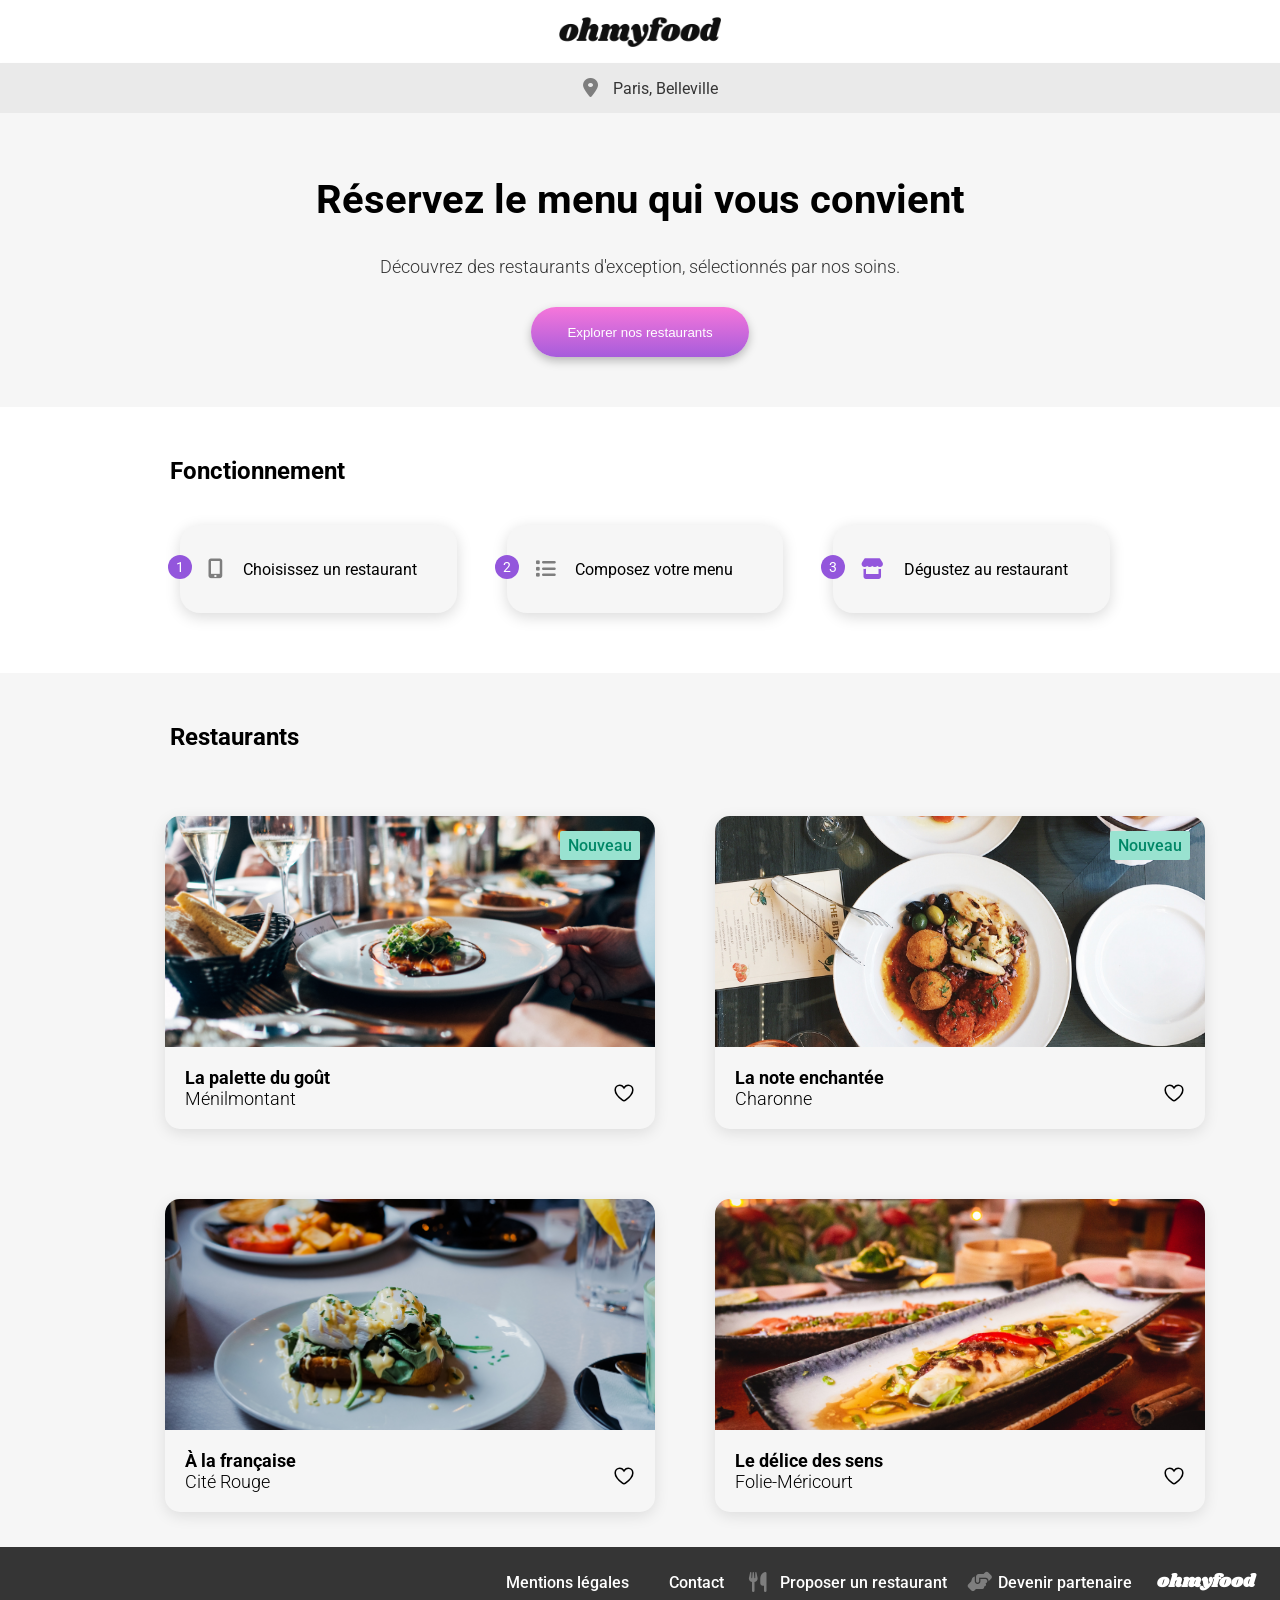
==== commit fa153029: "lien pour mail de contact" ====
--- a/index.html
+++ b/index.html
@@ -129,7 +129,7 @@
       </div>
       <div class="social-media">
         <a href="#">Mentions légales</a>
-        <a href="#">Contact</a>
+        <a href="mailto:contact@ohmyfood.com">Contact</a>
       </div>
     </footer>
 
--- a/css/main.css
+++ b/css/main.css
@@ -148,6 +148,7 @@
 }
 .restaurants_cards img {
   width: 100%;
+  min-width: 100%;
   height: 231px;
   border-top-left-radius: 15px;
   border-top-right-radius: 15px;
@@ -217,14 +218,28 @@
     stroke: #FF79DA;
   }
 }
+@media screen and (min-width: 768px) and (max-width: 1023px) {
+  .restaurants_cards {
+    width: 340px;
+    margin: 10px 15px;
+  }
+  .restaurants_cards-1,
+  .restaurants_cards-2 {
+    display: flex;
+    flex-direction: row;
+    justify-content: center;
+    gap: 25px;
+  }
+}
 @media screen and (min-width: 1024px) {
   .restaurants_cards {
-    width: 500px;
-    margin: 35px;
+    width: 490px;
+    margin: 35px 15px;
   }
   .restaurants_cards-1, .restaurants_cards-2 {
     display: flex;
     justify-content: center;
+    gap: 30px;
   }
 }
 button {
@@ -363,21 +378,36 @@
   .operation-section h2 {
     display: flex;
     justify-content: flex-start;
-    margin-left: 50px;
+    max-width: 768px;
+    padding-left: 0;
+  }
+  .operation_cards-container {
+    max-width: 768px;
+    margin: 0 auto;
   }
   .operation_cards_container {
     display: flex;
-    flex-wrap: wrap;
     justify-content: center;
     align-items: center;
   }
   .restaurants-section h2 {
     display: flex;
     justify-content: flex-start;
+    max-width: 768px;
+    padding-left: 0;
   }
   .restaurants-section .restaurants_cards_container {
     display: flex;
     flex-direction: row;
+  }
+  .restaurants_cards-1,
+  .restaurants_cards-2 {
+    max-width: 768px;
+    margin: 0 auto;
+  }
+  .operation-section,
+  .restaurants-section {
+    padding: 0 50px;
   }
 }
 @media screen and (min-width: 1024px) {
@@ -387,20 +417,30 @@
   .operation-section h2 {
     display: flex;
     justify-content: flex-start;
+    max-width: 1070px;
+    padding-left: 0;
   }
   .operation_cards_container {
     display: flex;
-    flex-wrap: wrap;
     justify-content: center;
     align-items: center;
+    max-width: 1070px;
+    margin: 0 auto;
   }
   .restaurants-section h2 {
     display: flex;
     justify-content: flex-start;
+    max-width: 1070px;
+    padding-left: 0;
   }
   .restaurants-section .restaurants_cards_container {
     display: flex;
     flex-direction: row;
+  }
+  .restaurants_cards-1,
+  .restaurants_cards-2 {
+    max-width: 1070px;
+    margin: 0 auto;
   }
   .operation-section,
   .restaurants-section {
